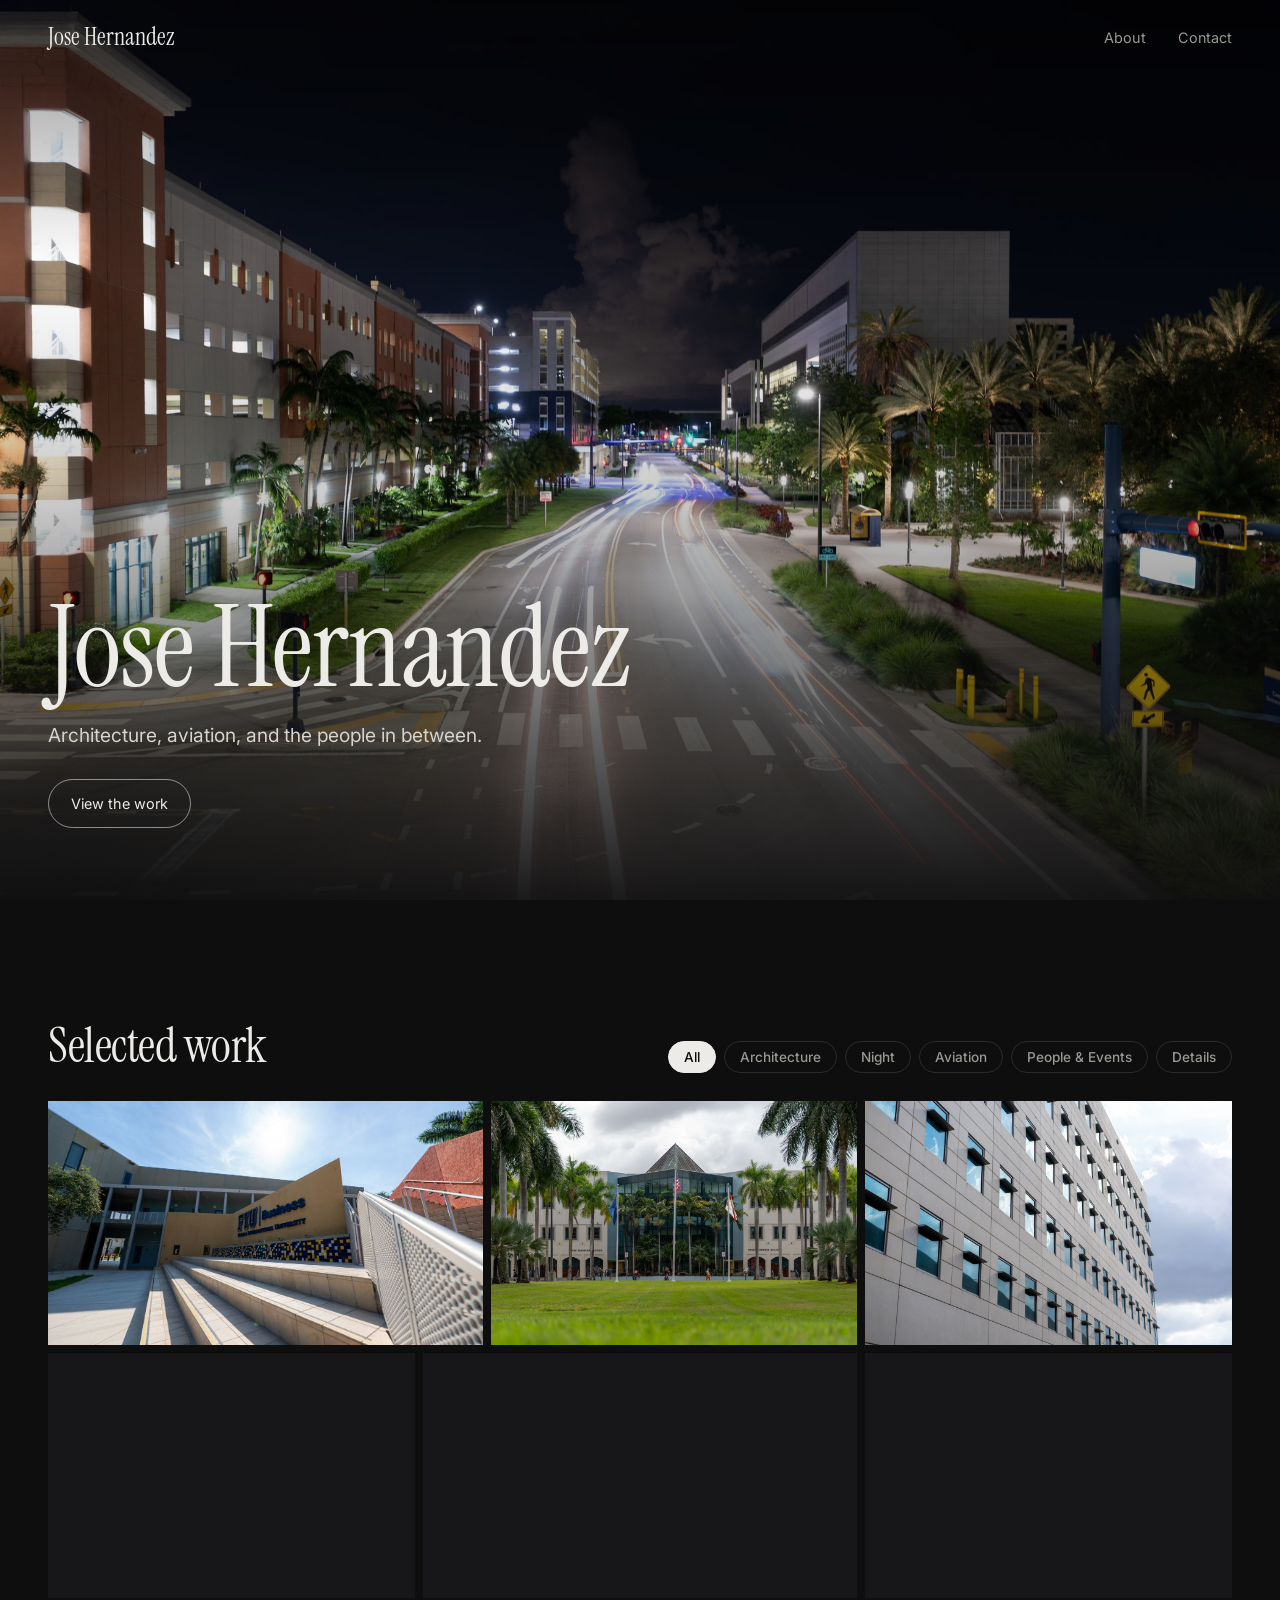
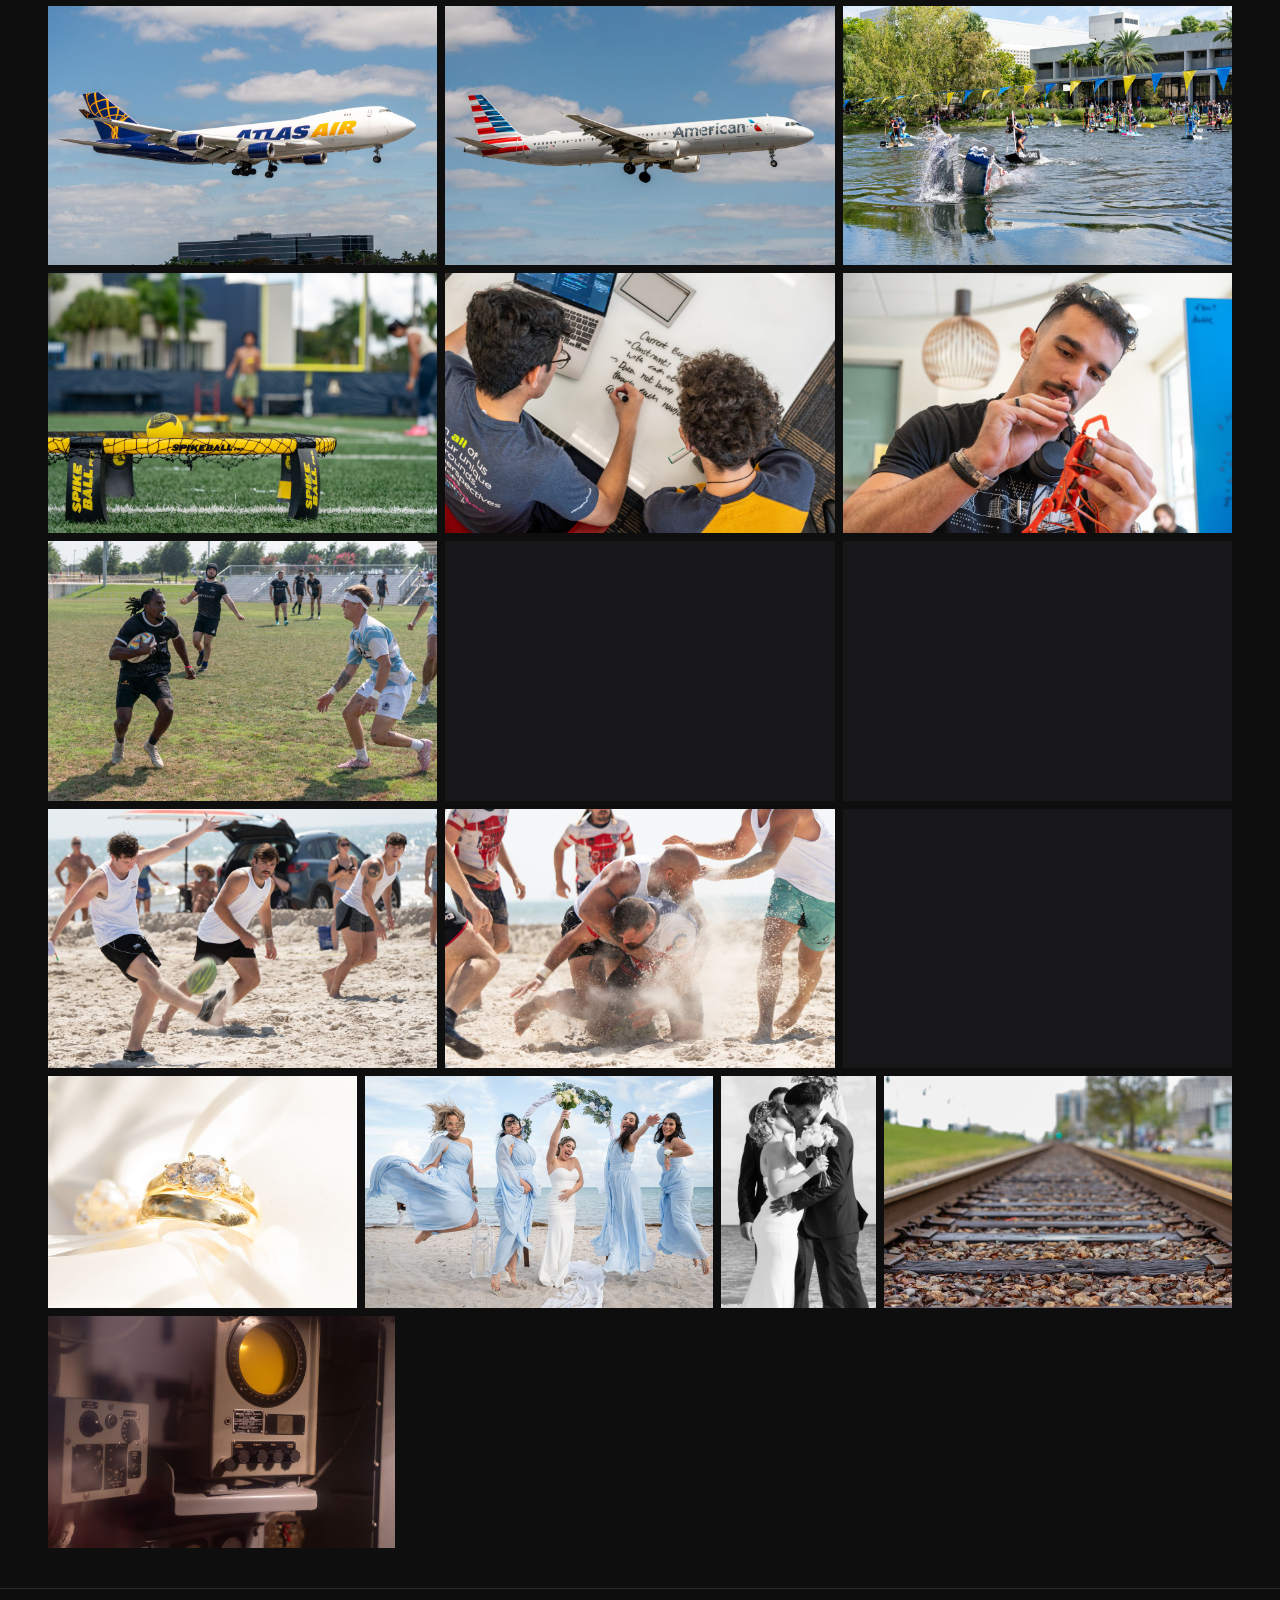
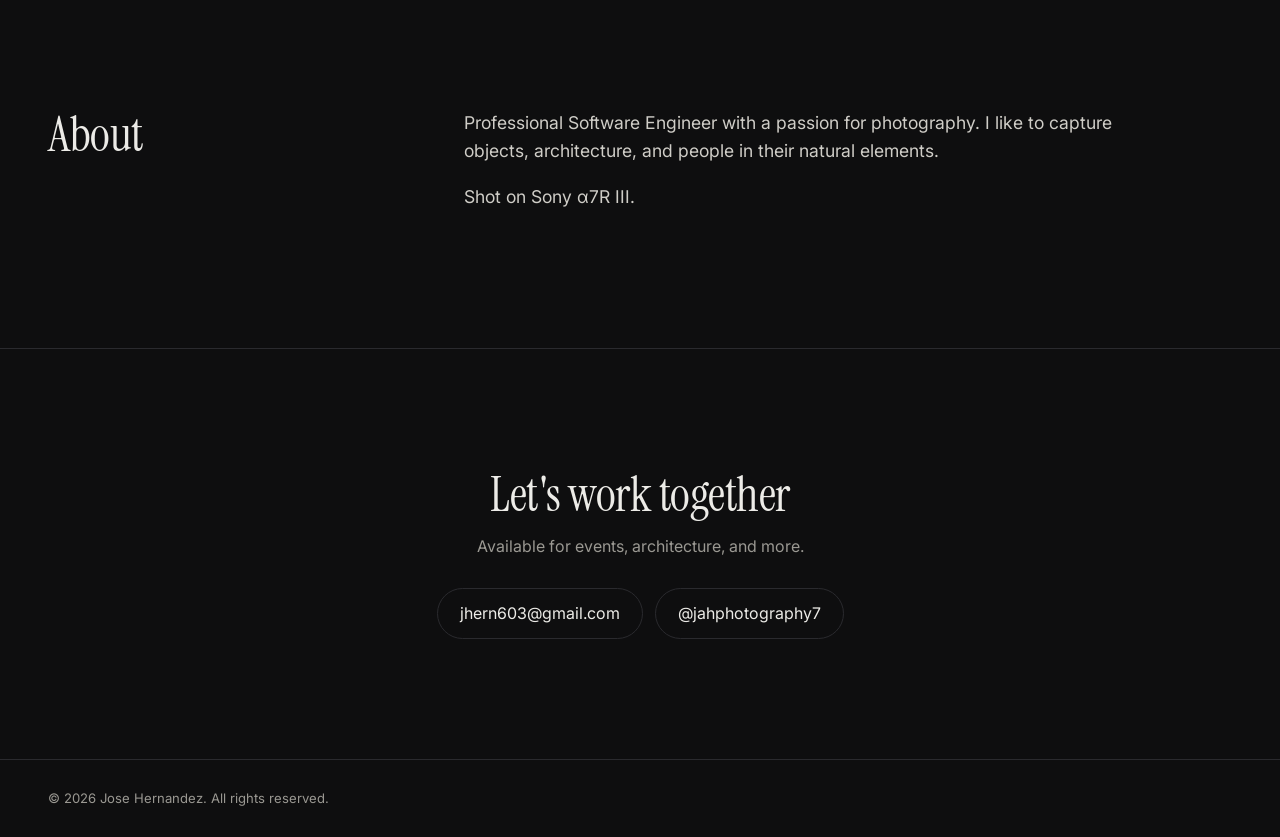
==== index.html @ ae3cf768 "initial commit" ====
<!doctype html>
<html lang="en">
<head>
  <meta charset="utf-8">
  <meta name="viewport" content="width=device-width, initial-scale=1">
  <title>Jose Hernandez - Photography</title>
  <meta name="description" content="Jose Hernandez Photography Portfolio.">
  <link rel="preconnect" href="https://fonts.googleapis.com">
  <link rel="preconnect" href="https://fonts.gstatic.com" crossorigin>
  <link href="https://fonts.googleapis.com/css2?family=Instrument+Serif:ital@0;1&family=Inter:wght@400;500;600&display=swap" rel="stylesheet">
  <link rel="stylesheet" href="assets/style.css">
</head>
<body>
  <header class="topbar">
    <a class="brand" href="#top" data-site="name"></a>
    <nav>
      <a href="https://josehernandez.dev/">About</a>
      <a href="mailto:jhern603@gmail.com">Contact</a>
    </nav>
  </header>

  <main id="top">
    <section class="hero">
      <img class="hero-img" id="hero-img" alt="">
      <div class="hero-shade"></div>
      <div class="hero-text">
        <h1 data-site="name"></h1>
        <p class="tagline" data-site="tagline"></p>
        <a class="cta" href="#work">View the work</a>
      </div>
    </section>

    <section id="work" class="work">
      <div class="work-head">
        <h2>Selected work</h2>
        <div class="filters" id="filters" role="tablist" aria-label="Filter by category"></div>
      </div>
      <div class="gallery" id="gallery"></div>
    </section>

    <section id="about" class="about">
      <h2>About</h2>
      <div class="about-body">
        <p>Professional Software Engineer with a passion for photography. I like to capture objects, architecture, and people in their natural elements.</p>
        <p>Shot on <span id="gear">Sony mirrorless</span>.</p>
      </div>
    </section>

    <section id="contact" class="contact">
      <h2>Let's work together</h2>
      <p>Available for events, architecture, and more.</p>
      <div class="contact-links" id="contact-links"></div>
    </section>
  </main>

  <footer class="footer">
    <span>&copy; <span id="year"></span> <span data-site="name"></span>. All rights reserved.</span>
  </footer>

  <dialog class="lightbox" id="lightbox" aria-label="Photo viewer">
    <button class="lb-close" data-action="close" aria-label="Close">&times;</button>
    <button class="lb-nav lb-prev" data-action="prev" aria-label="Previous photo">&#8249;</button>
    <figure class="lb-figure">
      <img id="lb-img" alt="">
      <figcaption>
        <div>
          <span class="lb-title" id="lb-title"></span>
          <span class="lb-cat" id="lb-cat"></span>
        </div>
        <div class="lb-exif" id="lb-exif"></div>
      </figcaption>
    </figure>
    <button class="lb-nav lb-next" data-action="next" aria-label="Next photo">&#8250;</button>
  </dialog>

  <script src="photos.js"></script>
  <script src="assets/app.js"></script>
</body>
</html>
---- assets/style.css ----
:root {
  --bg: #0e0e0f;
  --surface: #17171a;
  --text: #ecebe7;
  --muted: #9a9892;
  --line: #2a2a2e;
  --accent: #e2b04a;
  --row: clamp(160px, 18vw, 320px);
  --gap: 8px;
  --serif: "Instrument Serif", Georgia, serif;
  --sans: "Inter", system-ui, -apple-system, "Segoe UI", sans-serif;
}

* { box-sizing: border-box; }
html { scroll-behavior: smooth; }
body {
  margin: 0;
  background: var(--bg);
  color: var(--text);
  font: 400 16px/1.6 var(--sans);
  -webkit-font-smoothing: antialiased;
}
a { color: inherit; }
img { display: block; max-width: 100%; }
h1, h2 { font-family: var(--serif); font-weight: 400; letter-spacing: -0.01em; margin: 0; }
h2 { font-size: clamp(2rem, 4vw, 3rem); line-height: 1.1; }

/* Top bar */
.topbar {
  position: fixed; inset: 0 0 auto 0; z-index: 10;
  display: flex; align-items: center; justify-content: space-between;
  padding: 18px clamp(16px, 4vw, 48px);
  transition: background .3s, backdrop-filter .3s;
}
.topbar.scrolled { background: rgba(14,14,15,.82); backdrop-filter: blur(10px); border-bottom: 1px solid var(--line); }
.brand { font-family: var(--serif); font-size: 1.5rem; text-decoration: none; }
.topbar nav { display: flex; gap: clamp(14px, 3vw, 32px); }
.topbar nav a { text-decoration: none; font-size: .9rem; color: var(--muted); transition: color .2s; }
.topbar nav a:hover { color: var(--text); }

/* Hero */
.hero { position: relative; height: 100svh; min-height: 520px; overflow: hidden; }
.hero-img { position: absolute; inset: 0; width: 100%; height: 100%; object-fit: cover; transform: scale(1.04); animation: settle 2.4s ease-out forwards; }
@keyframes settle { to { transform: scale(1); } }
.hero-shade { position: absolute; inset: 0; background: linear-gradient(180deg, rgba(0,0,0,.45) 0%, rgba(0,0,0,0) 30%, rgba(0,0,0,.2) 55%, rgba(14,14,15,.95) 100%); }
.hero-text { position: absolute; left: 0; right: 0; bottom: 0; padding: 0 clamp(16px, 4vw, 48px) clamp(40px, 8vh, 88px); max-width: 900px; }
.eyebrow { text-transform: uppercase; letter-spacing: .2em; font-size: .75rem; color: var(--accent); margin: 0 0 12px; }
.hero h1 { font-size: clamp(3rem, 9vw, 7.5rem); line-height: .95; }
.tagline { font-size: clamp(1rem, 1.6vw, 1.2rem); color: #d6d4ce; margin: 18px 0 28px; max-width: 34em; }
.cta {
  display: inline-block; padding: 12px 22px; border: 1px solid rgba(255,255,255,.5); border-radius: 999px;
  text-decoration: none; font-size: .9rem; transition: background .2s, color .2s, border-color .2s;
}
.cta:hover { background: var(--text); color: var(--bg); border-color: var(--text); }

/* Work */
.work { padding: clamp(64px, 10vw, 120px) clamp(16px, 4vw, 48px) 40px; }
.work-head { display: flex; flex-wrap: wrap; align-items: end; justify-content: space-between; gap: 20px; margin-bottom: 28px; }
.filters { display: flex; flex-wrap: wrap; gap: 8px; }
.filters button {
  font: 500 .85rem var(--sans); color: var(--muted); background: transparent;
  border: 1px solid var(--line); border-radius: 999px; padding: 7px 15px; cursor: pointer;
  transition: color .2s, border-color .2s, background .2s;
}
.filters button:hover { color: var(--text); border-color: #55555b; }
.filters button[aria-selected="true"] { color: var(--bg); background: var(--text); border-color: var(--text); }

/* Justified gallery: each tile grows in proportion to its aspect ratio */
.gallery { display: flex; flex-wrap: wrap; gap: var(--gap); }
.gallery::after { content: ""; flex-grow: 999; }
.tile {
  position: relative; overflow: hidden; cursor: zoom-in; background: var(--surface);
  flex-grow: var(--r); flex-basis: calc(var(--r) * var(--row));
  aspect-ratio: var(--r); border: 0; padding: 0; color: inherit; font: inherit;
  opacity: 0; transform: translateY(12px); transition: opacity .6s ease, transform .6s ease;
}
.tile.in { opacity: 1; transform: none; }
.tile img { width: 100%; height: 100%; object-fit: cover; transition: transform .6s ease, filter .4s; }
.tile:hover img, .tile:focus-visible img { transform: scale(1.03); }
.tile-cap {
  position: absolute; inset: auto 0 0 0; padding: 36px 14px 12px; text-align: left;
  background: linear-gradient(transparent, rgba(0,0,0,.72));
  opacity: 0; transition: opacity .3s;
}
.tile:hover .tile-cap, .tile:focus-visible .tile-cap { opacity: 1; }
.tile-cap strong { display: block; font-weight: 500; font-size: .95rem; }
.tile-cap span { font-size: .78rem; color: #cfcdc7; }
.tile:focus-visible { outline: 2px solid var(--accent); outline-offset: 2px; }

/* About / contact */
.about, .contact { padding: clamp(64px, 10vw, 120px) clamp(16px, 4vw, 48px); border-top: 1px solid var(--line); }
.about { display: grid; grid-template-columns: 1fr 2fr; gap: 32px; }
.about-body { max-width: 38em; color: #cfcdc7; font-size: 1.1rem; }
.about-body p:first-child { margin-top: 0; }
.contact { text-align: center; }
.contact p { color: var(--muted); margin: 12px 0 28px; }
.contact-links { display: flex; justify-content: center; flex-wrap: wrap; gap: 12px; }
.contact-links a { display: inline-block; padding: 12px 22px; border: 1px solid var(--line); border-radius: 999px; text-decoration: none; transition: border-color .2s, background .2s; }
.contact-links a:hover { border-color: var(--text); }
.contact-links .placeholder { color: var(--muted); font-size: .9rem; }
.footer { padding: 28px clamp(16px, 4vw, 48px); border-top: 1px solid var(--line); color: var(--muted); font-size: .82rem; }

/* Lightbox */
.lightbox {
  width: 100vw; height: 100vh; max-width: none; max-height: none; margin: 0; padding: 0;
  border: 0; background: rgba(8,8,9,.97); color: var(--text);
  display: grid; grid-template-columns: 64px 1fr 64px; align-items: center;
}
.lightbox:not([open]) { display: none; }
.lightbox::backdrop { background: transparent; }
.lb-figure { margin: 0; height: 100vh; display: flex; flex-direction: column; justify-content: center; align-items: center; padding: 56px 0 20px; min-width: 0; }
.lb-figure img { max-height: calc(100vh - 150px); max-width: 100%; object-fit: contain; transition: opacity .25s; }
.lb-figure img.loading { opacity: .25; }
.lb-figure figcaption { width: 100%; display: flex; justify-content: space-between; align-items: baseline; flex-wrap: wrap; gap: 8px 24px; padding-top: 16px; }
.lb-title { font-family: var(--serif); font-size: 1.6rem; margin-right: 12px; }
.lb-cat { color: var(--accent); font-size: .8rem; text-transform: uppercase; letter-spacing: .14em; }
.lb-exif { display: flex; flex-wrap: wrap; gap: 6px 16px; color: var(--muted); font-size: .82rem; font-variant-numeric: tabular-nums; }
.lb-nav, .lb-close {
  background: none; border: 0; color: var(--text); cursor: pointer; opacity: .6; transition: opacity .2s;
  font: 300 3rem/1 var(--sans); height: 100%; width: 100%;
}
.lb-nav:hover, .lb-close:hover { opacity: 1; }
.lb-close { position: absolute; top: 12px; right: 16px; width: 44px; height: 44px; font-size: 2.2rem; z-index: 2; }

@media (max-width: 760px) {
  :root { --row: 150px; --gap: 6px; }
  .about { grid-template-columns: 1fr; gap: 16px; }
  .lightbox { grid-template-columns: 0 1fr 0; }
  .lb-nav { position: absolute; top: 50%; transform: translateY(-50%); width: 44px; height: 88px; font-size: 2.4rem; }
  .lb-prev { left: 0; } .lb-next { right: 0; }
  .lb-figure { padding: 56px 12px 16px; }
  .tile-cap { opacity: 1; padding: 24px 10px 8px; }
  .tile-cap span { display: none; }
}

@media (prefers-reduced-motion: reduce) {
  *, *::before, *::after { animation: none !important; transition: none !important; }
  .tile { opacity: 1; transform: none; }
}
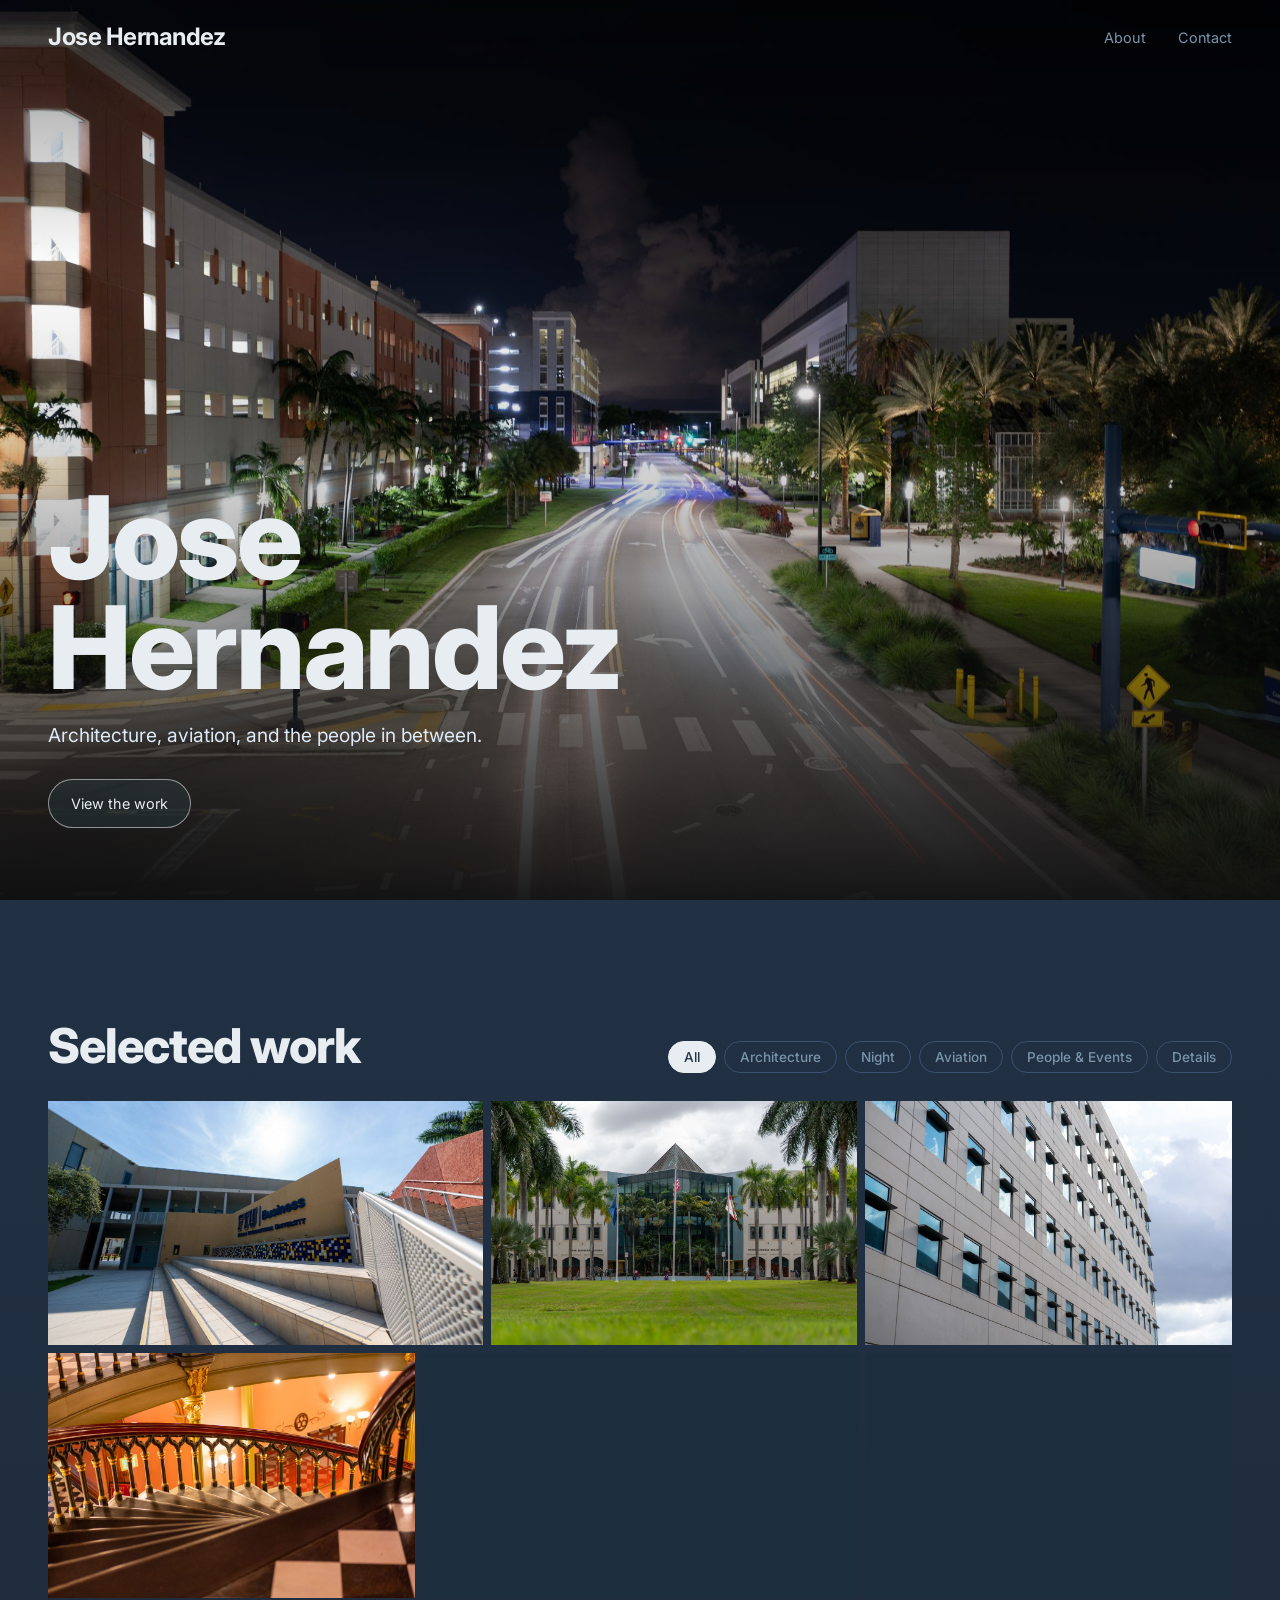
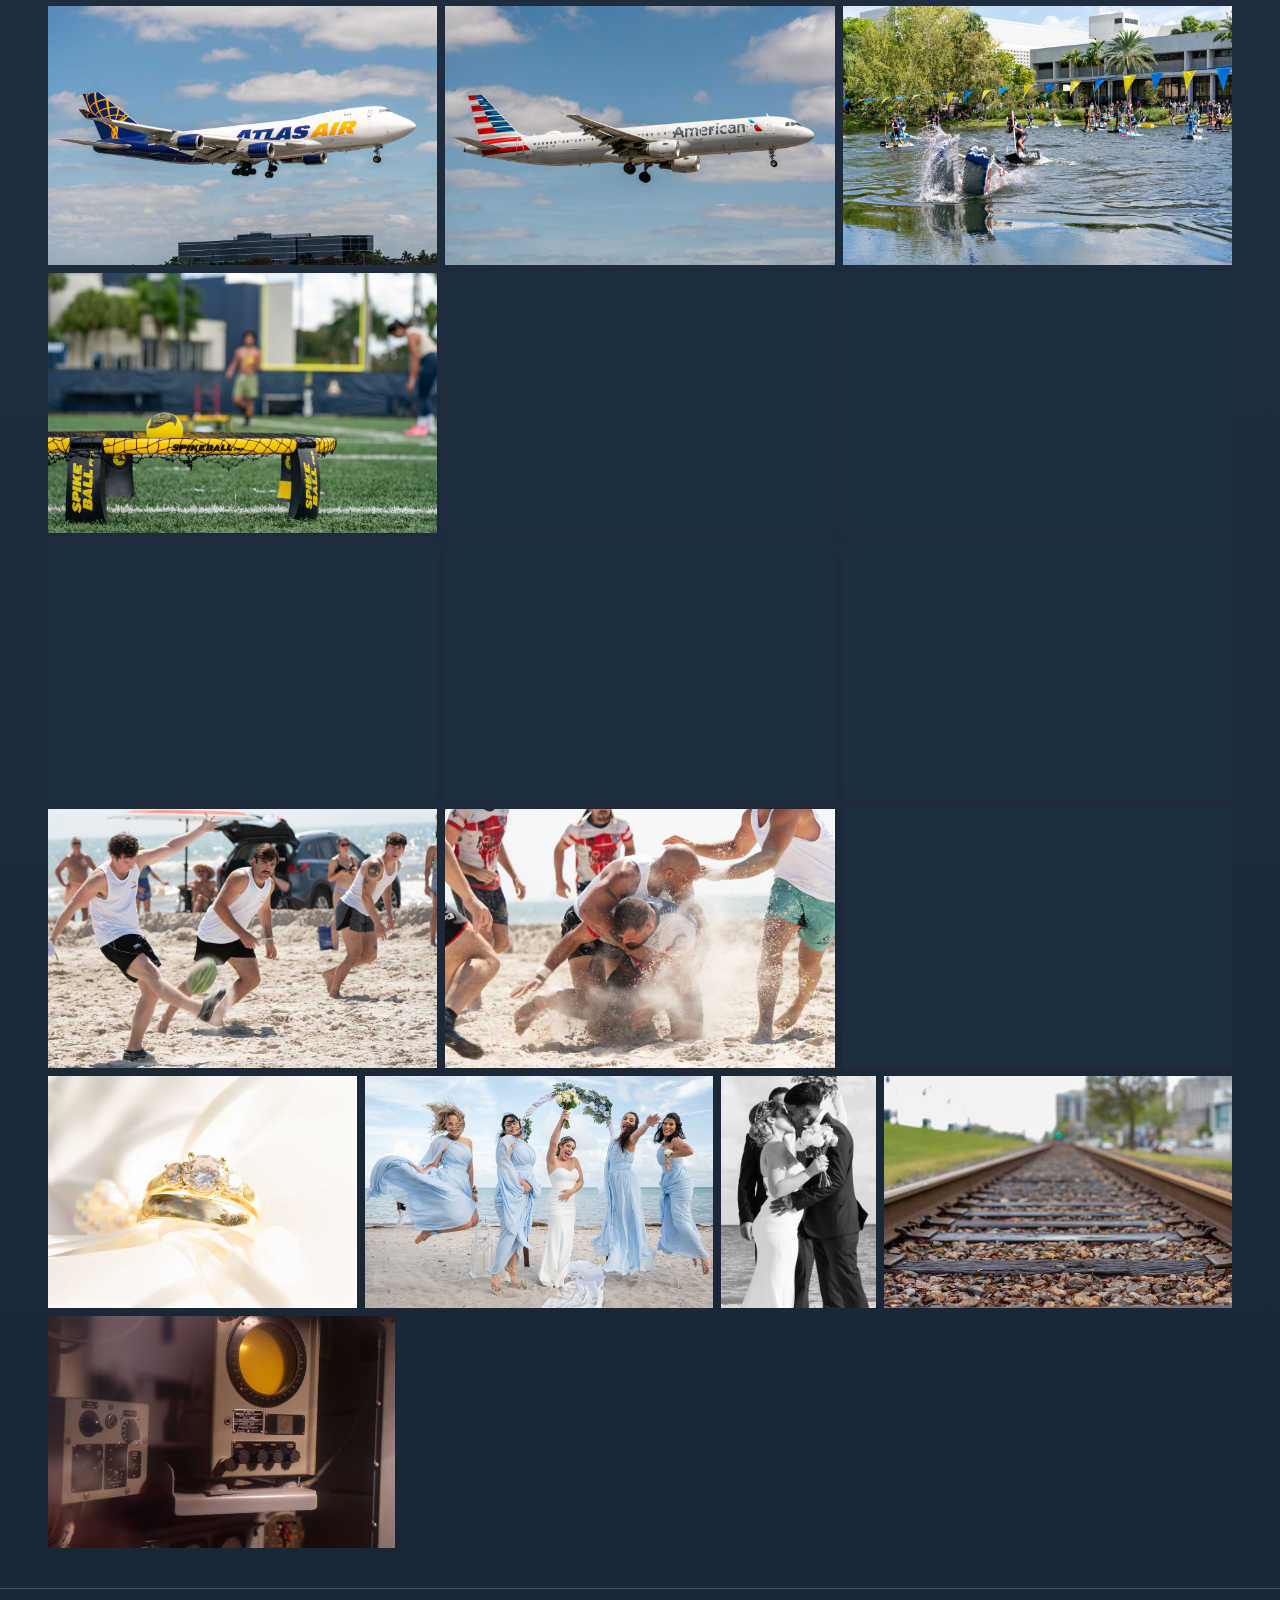
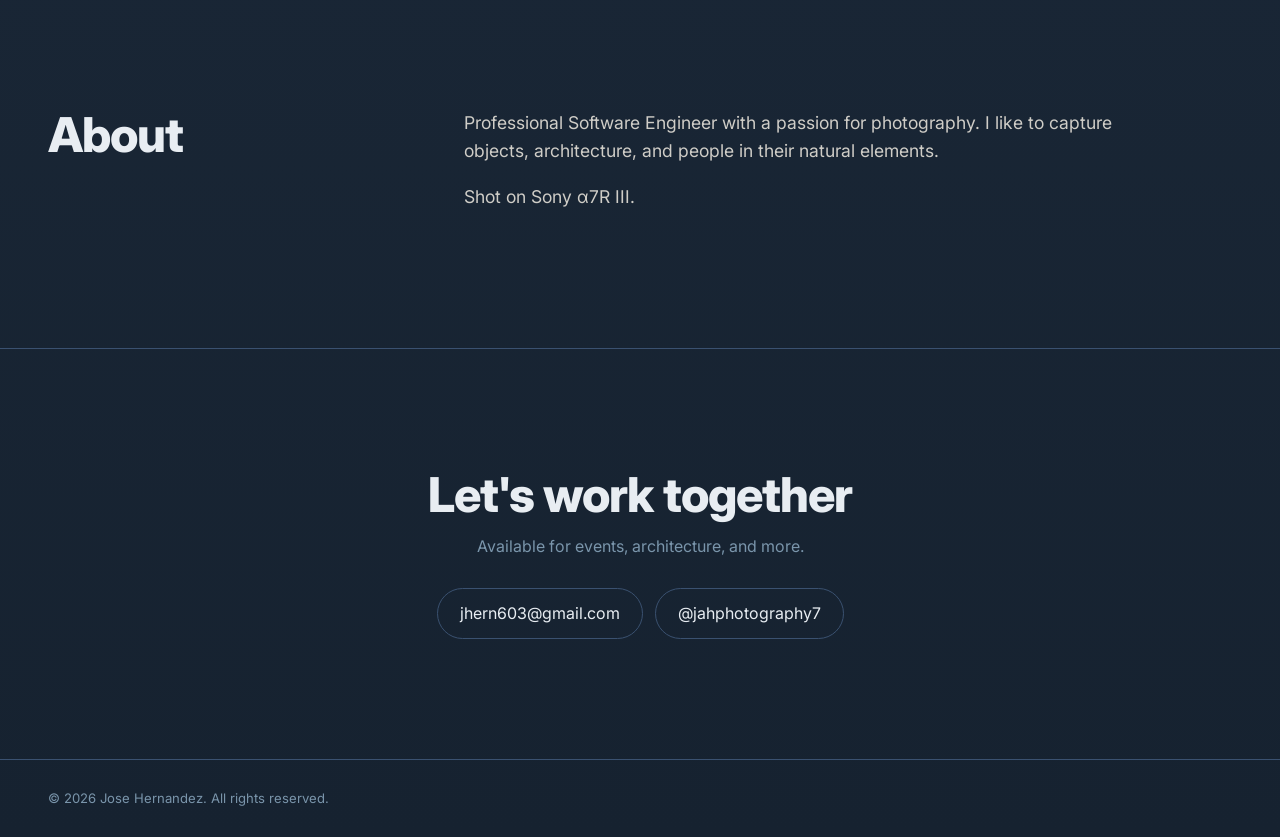
==== commit 256af406: "Improve photography SEO and accessibility Co-authored-by: Copilot <223556219+Copilot@users.noreply.g" ====
--- a/index.html
+++ b/index.html
@@ -3,23 +3,37 @@
 <head>
   <meta charset="utf-8">
   <meta name="viewport" content="width=device-width, initial-scale=1">
+  <meta name="color-scheme" content="dark">
   <title>Jose Hernandez - Photography</title>
   <meta name="description" content="Jose Hernandez Photography Portfolio.">
+  <meta name="robots" content="index, follow">
+  <meta property="og:type" content="website">
+  <meta property="og:title" content="Jose Hernandez — Photography">
+  <meta property="og:description" content="Architecture, aviation, and the people in between.">
+  <meta property="og:url" content="https://photos.josehernandez.dev/">
+  <meta property="og:image" content="https://photos.josehernandez.dev/img/thumb/dsc01164.jpg">
+  <meta property="og:image:alt" content="Campus After Dark by Jose Hernandez">
+  <meta name="twitter:card" content="summary_large_image">
+  <meta name="twitter:title" content="Jose Hernandez — Photography">
+  <meta name="twitter:description" content="Architecture, aviation, and the people in between.">
+  <meta name="twitter:image" content="https://photos.josehernandez.dev/img/thumb/dsc01164.jpg">
+  <link rel="canonical" href="https://photos.josehernandez.dev/">
   <link rel="preconnect" href="https://fonts.googleapis.com">
   <link rel="preconnect" href="https://fonts.gstatic.com" crossorigin>
-  <link href="https://fonts.googleapis.com/css2?family=Instrument+Serif:ital@0;1&family=Inter:wght@400;500;600&display=swap" rel="stylesheet">
+  <link href="https://fonts.googleapis.com/css2?family=Inter:wght@400;500;600;700;800;900&display=swap" rel="stylesheet">
   <link rel="stylesheet" href="assets/style.css">
 </head>
 <body>
+  <a class="skip-link" href="#main-content">Skip to main content</a>
   <header class="topbar">
-    <a class="brand" href="#top" data-site="name"></a>
+    <a class="brand" href="#main-content" data-site="name"></a>
     <nav>
       <a href="https://josehernandez.dev/">About</a>
       <a href="mailto:jhern603@gmail.com">Contact</a>
     </nav>
   </header>
 
-  <main id="top">
+  <main id="main-content" tabindex="-1">
     <section class="hero">
       <img class="hero-img" id="hero-img" alt="">
       <div class="hero-shade"></div>
--- a/assets/style.css
+++ b/assets/style.css
@@ -1,13 +1,12 @@
 :root {
-  --bg: #0e0e0f;
-  --surface: #17171a;
-  --text: #ecebe7;
-  --muted: #9a9892;
-  --line: #2a2a2e;
-  --accent: #e2b04a;
+  --bg: #243448;
+  --surface: #1c2d3e;
+  --text: #e8edf2;
+  --muted: #7a95ab;
+  --line: #3a5170;
+  --accent: #5bb8d4;
   --row: clamp(160px, 18vw, 320px);
   --gap: 8px;
-  --serif: "Instrument Serif", Georgia, serif;
   --sans: "Inter", system-ui, -apple-system, "Segoe UI", sans-serif;
 }
 
@@ -15,15 +14,31 @@
 html { scroll-behavior: smooth; }
 body {
   margin: 0;
-  background: var(--bg);
+  background: linear-gradient(180deg, #243448 0%, #162230 100%);
   color: var(--text);
   font: 400 16px/1.6 var(--sans);
   -webkit-font-smoothing: antialiased;
 }
 a { color: inherit; }
 img { display: block; max-width: 100%; }
-h1, h2 { font-family: var(--serif); font-weight: 400; letter-spacing: -0.01em; margin: 0; }
+h1, h2 { font-family: var(--sans); font-weight: 800; letter-spacing: -0.02em; margin: 0; }
 h2 { font-size: clamp(2rem, 4vw, 3rem); line-height: 1.1; }
+button, input { font: inherit; }
+
+.skip-link {
+  position: absolute;
+  left: 24px;
+  top: -100px;
+  z-index: 30;
+  background: var(--surface);
+  color: var(--text);
+  border: 1px solid var(--accent);
+  border-radius: 8px;
+  padding: 10px 14px;
+  text-decoration: none;
+}
+.skip-link:focus { top: 12px; }
+:focus-visible { outline: 2px solid var(--accent); outline-offset: 3px; }
 
 /* Top bar */
 .topbar {
@@ -33,10 +48,11 @@
   transition: background .3s, backdrop-filter .3s;
 }
 .topbar.scrolled { background: rgba(14,14,15,.82); backdrop-filter: blur(10px); border-bottom: 1px solid var(--line); }
-.brand { font-family: var(--serif); font-size: 1.5rem; text-decoration: none; }
+.brand { font-family: var(--sans); font-size: 1.5rem; font-weight: 700; text-decoration: none; letter-spacing: -0.02em; }
 .topbar nav { display: flex; gap: clamp(14px, 3vw, 32px); }
 .topbar nav a { text-decoration: none; font-size: .9rem; color: var(--muted); transition: color .2s; }
 .topbar nav a:hover { color: var(--text); }
+.topbar nav a:focus-visible { color: var(--text); }
 
 /* Hero */
 .hero { position: relative; height: 100svh; min-height: 520px; overflow: hidden; }
@@ -46,10 +62,11 @@
 .hero-text { position: absolute; left: 0; right: 0; bottom: 0; padding: 0 clamp(16px, 4vw, 48px) clamp(40px, 8vh, 88px); max-width: 900px; }
 .eyebrow { text-transform: uppercase; letter-spacing: .2em; font-size: .75rem; color: var(--accent); margin: 0 0 12px; }
 .hero h1 { font-size: clamp(3rem, 9vw, 7.5rem); line-height: .95; }
-.tagline { font-size: clamp(1rem, 1.6vw, 1.2rem); color: #d6d4ce; margin: 18px 0 28px; max-width: 34em; }
+.tagline { font-size: clamp(1rem, 1.6vw, 1.2rem); color: #dfeaf8; margin: 18px 0 28px; max-width: 34em; }
 .cta {
   display: inline-block; padding: 12px 22px; border: 1px solid rgba(255,255,255,.5); border-radius: 999px;
   text-decoration: none; font-size: .9rem; transition: background .2s, color .2s, border-color .2s;
+  background: rgba(91, 184, 212, 0.08);
 }
 .cta:hover { background: var(--text); color: var(--bg); border-color: var(--text); }
 
@@ -102,17 +119,17 @@
 
 /* Lightbox */
 .lightbox {
-  width: 100vw; height: 100vh; max-width: none; max-height: none; margin: 0; padding: 0;
+  width: 100vw; height: 100vh; height: 100dvh; max-width: none; max-height: none; margin: 0; padding: 0;
   border: 0; background: rgba(8,8,9,.97); color: var(--text);
   display: grid; grid-template-columns: 64px 1fr 64px; align-items: center;
 }
 .lightbox:not([open]) { display: none; }
 .lightbox::backdrop { background: transparent; }
-.lb-figure { margin: 0; height: 100vh; display: flex; flex-direction: column; justify-content: center; align-items: center; padding: 56px 0 20px; min-width: 0; }
-.lb-figure img { max-height: calc(100vh - 150px); max-width: 100%; object-fit: contain; transition: opacity .25s; }
+.lb-figure { margin: 0; height: 100vh; height: 100dvh; display: flex; flex-direction: column; justify-content: center; align-items: center; padding: 56px 0 20px; min-width: 0; }
+.lb-figure img { max-height: calc(100vh - 150px); max-height: calc(100dvh - 150px); max-width: 100%; object-fit: contain; transition: opacity .25s; }
 .lb-figure img.loading { opacity: .25; }
 .lb-figure figcaption { width: 100%; display: flex; justify-content: space-between; align-items: baseline; flex-wrap: wrap; gap: 8px 24px; padding-top: 16px; }
-.lb-title { font-family: var(--serif); font-size: 1.6rem; margin-right: 12px; }
+.lb-title { font-family: var(--sans); font-weight: 700; font-size: 1.6rem; margin-right: 12px; }
 .lb-cat { color: var(--accent); font-size: .8rem; text-transform: uppercase; letter-spacing: .14em; }
 .lb-exif { display: flex; flex-wrap: wrap; gap: 6px 16px; color: var(--muted); font-size: .82rem; font-variant-numeric: tabular-nums; }
 .lb-nav, .lb-close {
@@ -125,9 +142,14 @@
 @media (max-width: 760px) {
   :root { --row: 150px; --gap: 6px; }
   .about { grid-template-columns: 1fr; gap: 16px; }
-  .lightbox { grid-template-columns: 0 1fr 0; }
-  .lb-nav { position: absolute; top: 50%; transform: translateY(-50%); width: 44px; height: 88px; font-size: 2.4rem; }
-  .lb-prev { left: 0; } .lb-next { right: 0; }
+  /* Nav buttons are absolutely positioned here, so the figure is the only grid item */
+  .lightbox { grid-template-columns: 1fr; }
+  .lb-nav {
+    position: absolute; top: 50%; transform: translateY(-50%); width: 44px; height: 44px; font-size: 2rem;
+    display: grid; place-items: center; padding: 0 0 4px; border-radius: 50%;
+    background: rgba(14,14,15,.55); backdrop-filter: blur(4px); opacity: .9;
+  }
+  .lb-prev { left: 6px; } .lb-next { right: 6px; }
   .lb-figure { padding: 56px 12px 16px; }
   .tile-cap { opacity: 1; padding: 24px 10px 8px; }
   .tile-cap span { display: none; }
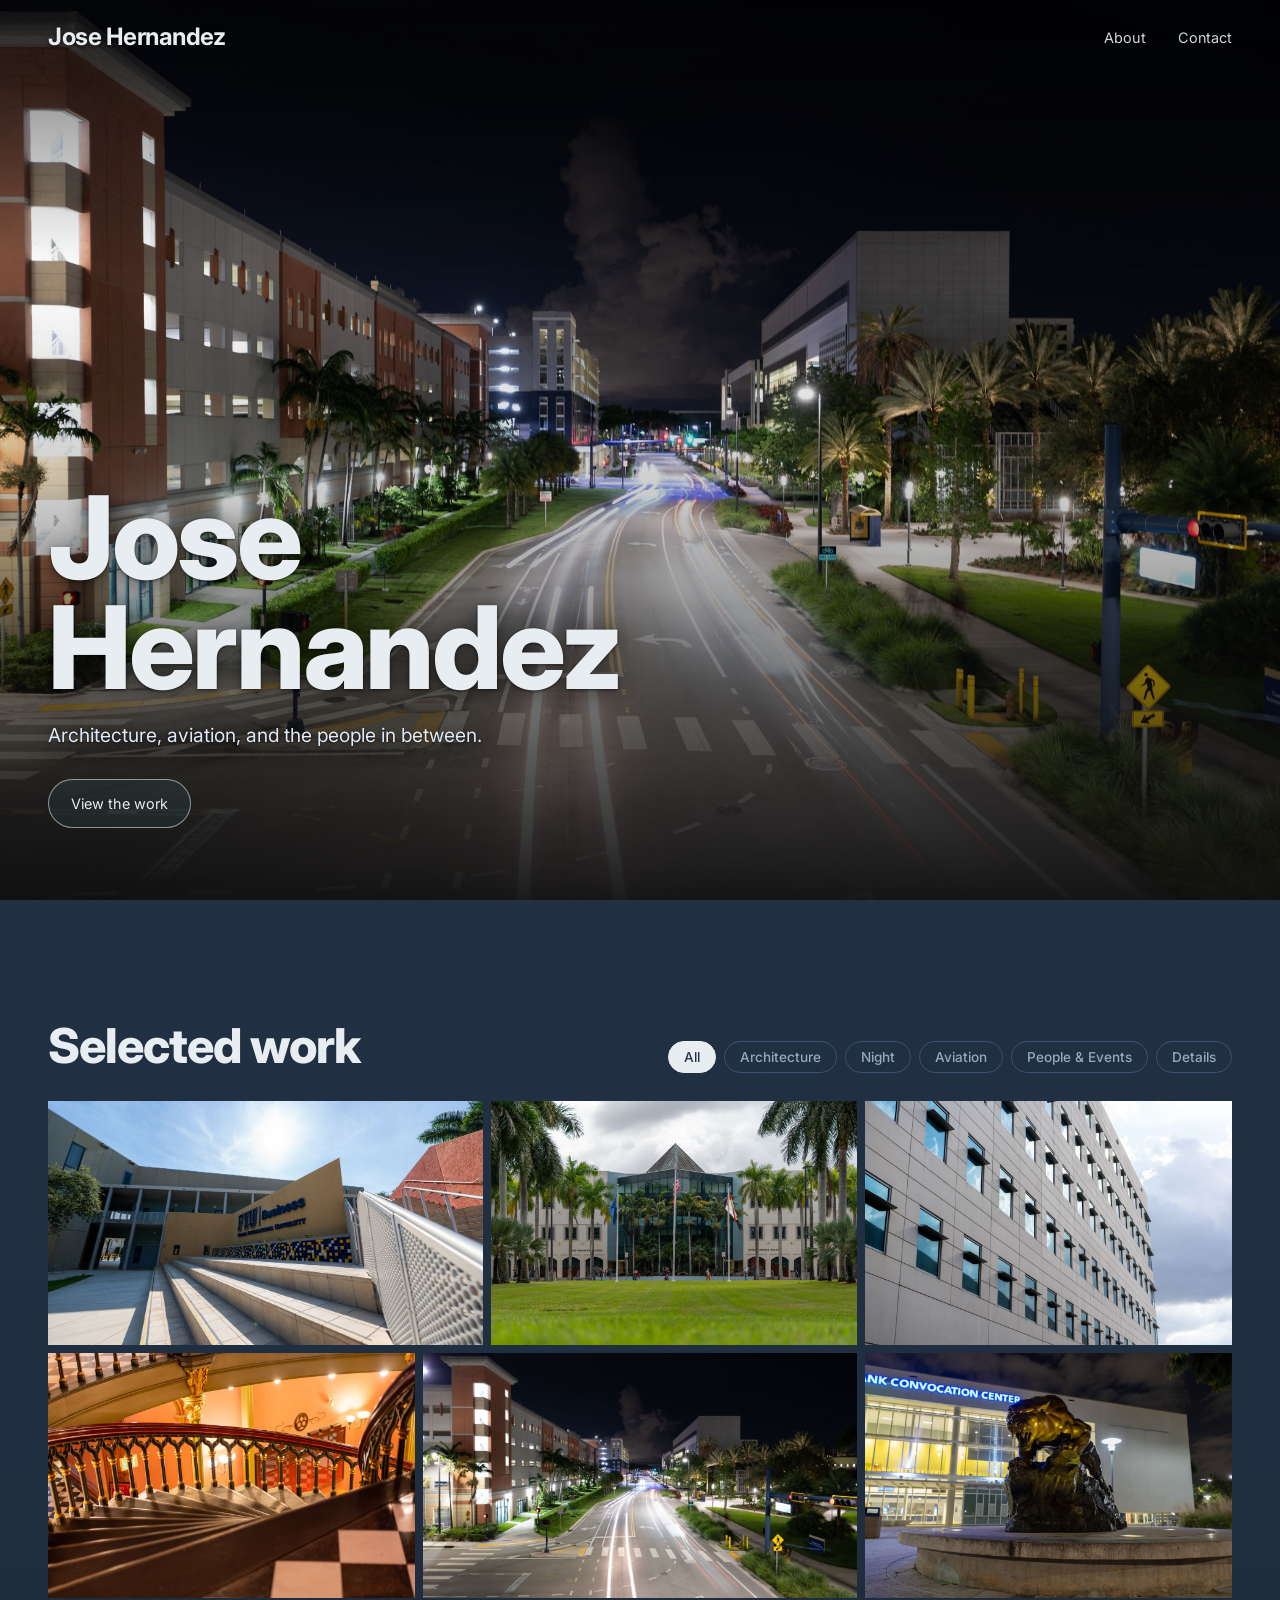
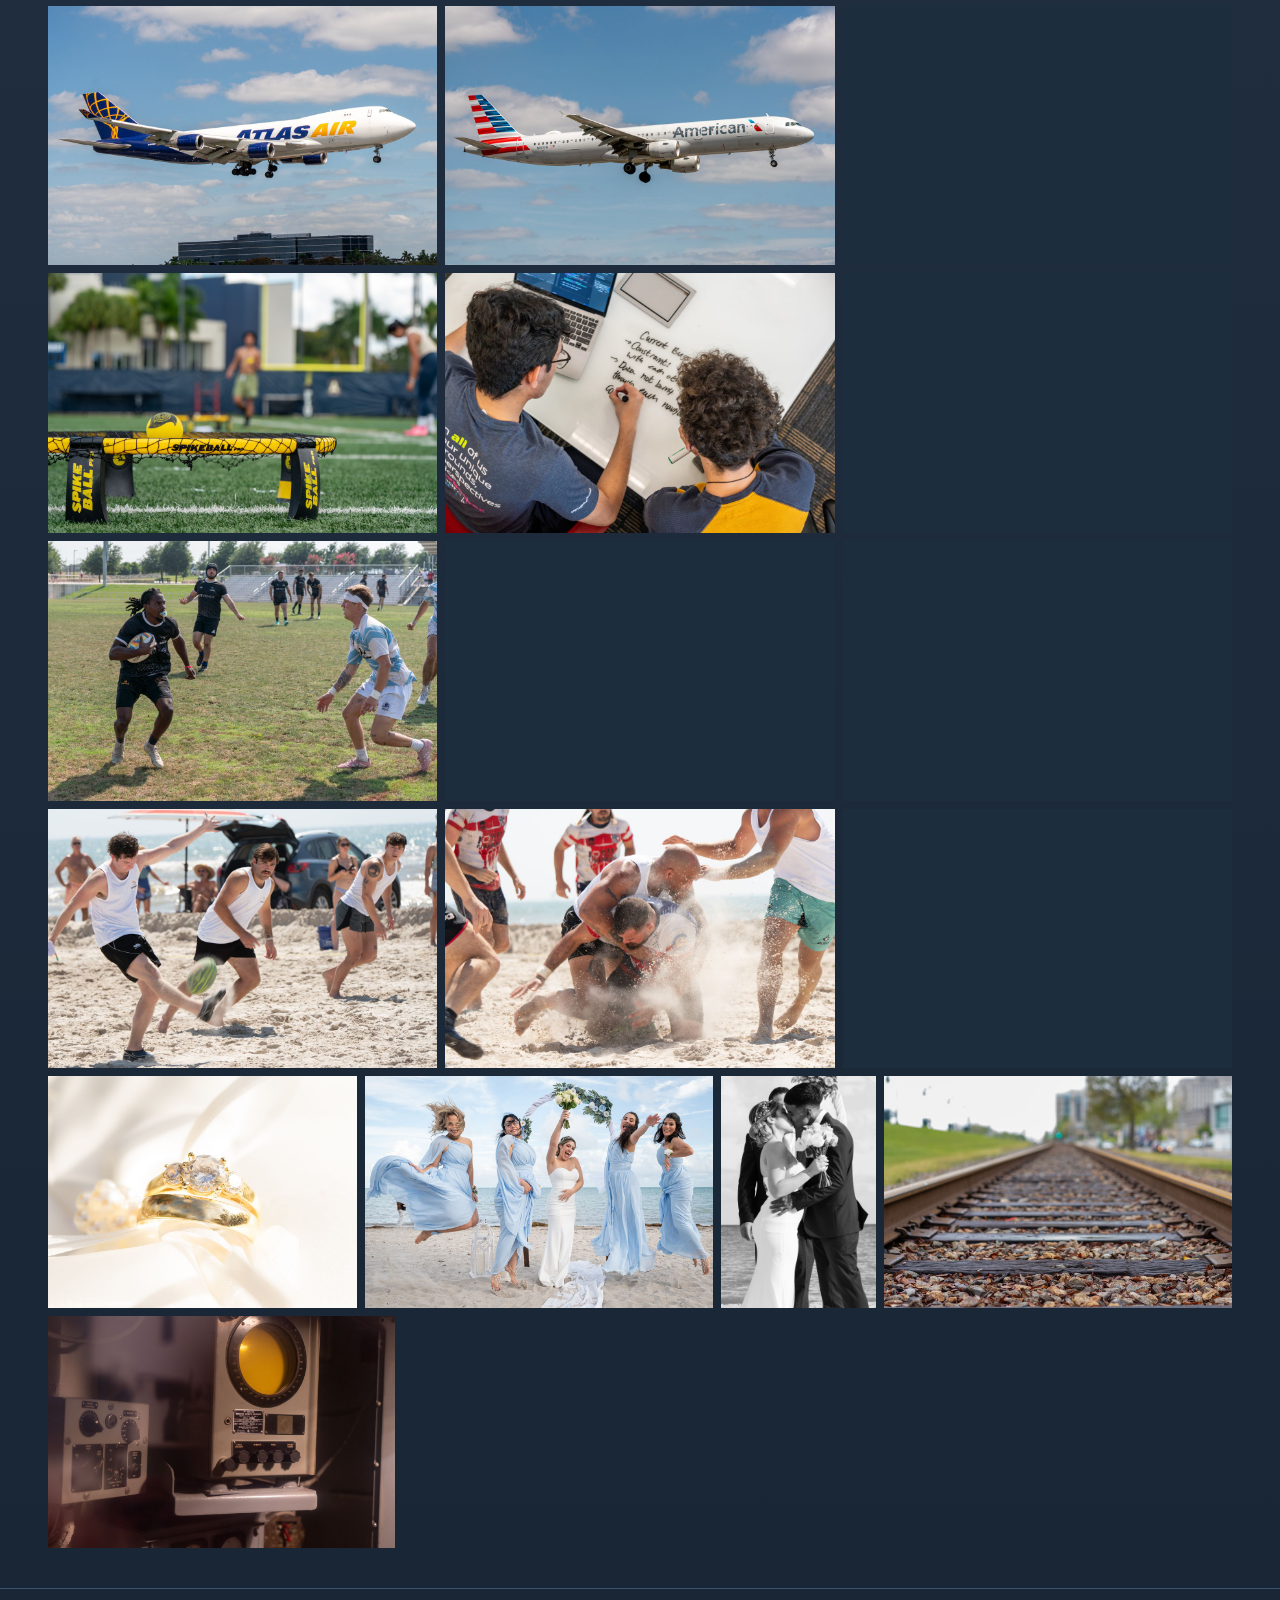
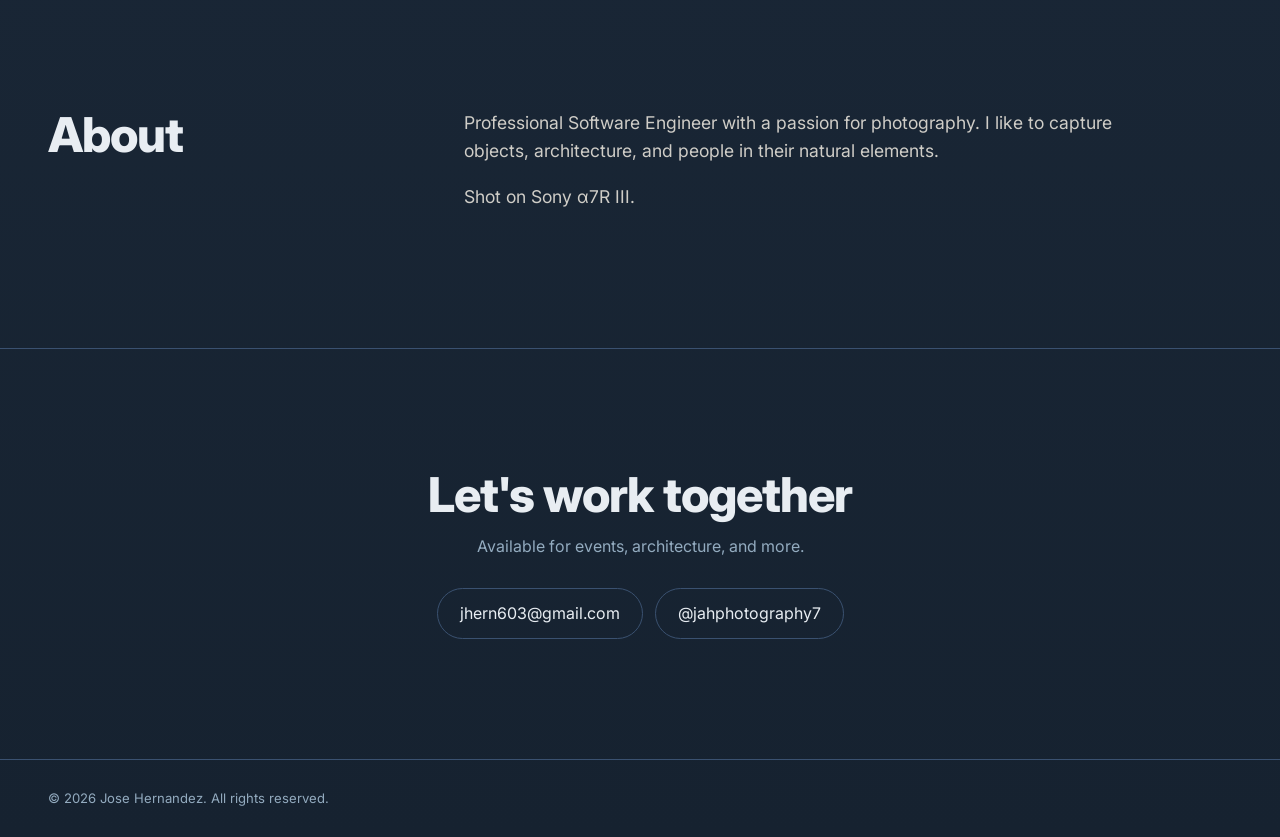
==== commit 0f795f73: "Fix accessibility and SEO issues across the portfolio Accessibility: - Replace title-only alt text w" ====
--- a/index.html
+++ b/index.html
@@ -4,20 +4,31 @@
   <meta charset="utf-8">
   <meta name="viewport" content="width=device-width, initial-scale=1">
   <meta name="color-scheme" content="dark">
-  <title>Jose Hernandez - Photography</title>
-  <meta name="description" content="Jose Hernandez Photography Portfolio.">
+  <title>Jose Hernandez — Architecture, Aviation &amp; Event Photography</title>
+  <meta name="description" content="Photography portfolio of Jose Hernandez: architecture, aviation, night scenes, weddings, and sports, with the camera settings behind each shot.">
+  <meta name="author" content="Jose Hernandez">
+  <meta name="theme-color" content="#243448">
   <meta name="robots" content="index, follow">
   <meta property="og:type" content="website">
-  <meta property="og:title" content="Jose Hernandez — Photography">
-  <meta property="og:description" content="Architecture, aviation, and the people in between.">
+  <meta property="og:site_name" content="Jose Hernandez Photography">
+  <meta property="og:locale" content="en_US">
+  <meta property="og:title" content="Jose Hernandez — Architecture, Aviation &amp; Event Photography">
+  <meta property="og:description" content="Photography portfolio of Jose Hernandez: architecture, aviation, night scenes, weddings, and sports, with the camera settings behind each shot.">
   <meta property="og:url" content="https://photos.josehernandez.dev/">
+  <meta name="twitter:card" content="summary_large_image">
+  <meta name="twitter:title" content="Jose Hernandez — Architecture, Aviation &amp; Event Photography">
+  <meta name="twitter:description" content="Photography portfolio of Jose Hernandez: architecture, aviation, night scenes, weddings, and sports, with the camera settings behind each shot.">
+  <!-- build:social -->
   <meta property="og:image" content="https://photos.josehernandez.dev/img/thumb/dsc01164.jpg">
+  <meta property="og:image:width" content="1200">
+  <meta property="og:image:height" content="675">
   <meta property="og:image:alt" content="Campus After Dark by Jose Hernandez">
-  <meta name="twitter:card" content="summary_large_image">
-  <meta name="twitter:title" content="Jose Hernandez — Photography">
-  <meta name="twitter:description" content="Architecture, aviation, and the people in between.">
   <meta name="twitter:image" content="https://photos.josehernandez.dev/img/thumb/dsc01164.jpg">
+  <meta name="twitter:image:alt" content="Campus After Dark by Jose Hernandez">
+  <script type="application/ld+json">{"@context": "https://schema.org", "@type": "ImageGallery", "name": "Jose Hernandez Photography", "description": "Architecture, aviation, and the people in between.", "url": "https://photos.josehernandez.dev/", "inLanguage": "en", "author": {"@type": "Person", "name": "Jose Hernandez", "url": "https://josehernandez.dev/", "sameAs": ["https://instagram.com/jahphotography7"]}, "image": [{"@type": "ImageObject", "contentUrl": "https://photos.josehernandez.dev/img/large/dsc00184.jpg", "thumbnailUrl": "https://photos.josehernandez.dev/img/thumb/dsc00184.jpg", "name": "College of Business", "description": "Low-angle view of wide concrete steps and a perforated metal railing leading to the FIU College of Business, under a sunlit blue sky.", "creator": {"@type": "Person", "name": "Jose Hernandez", "url": "https://josehernandez.dev/", "sameAs": ["https://instagram.com/jahphotography7"]}, "creditText": "Jose Hernandez", "copyrightNotice": "© Jose Hernandez"}, {"@type": "ImageObject", "contentUrl": "https://photos.josehernandez.dev/img/large/dsc01559.jpg", "thumbnailUrl": "https://photos.josehernandez.dev/img/thumb/dsc01559.jpg", "name": "Ryder Business Building", "description": "Glass-fronted building with a pyramid roof and flagpoles, framed by tall palm trees across a green lawn.", "creator": {"@type": "Person", "name": "Jose Hernandez", "url": "https://josehernandez.dev/", "sameAs": ["https://instagram.com/jahphotography7"]}, "creditText": "Jose Hernandez", "copyrightNotice": "© Jose Hernandez"}, {"@type": "ImageObject", "contentUrl": "https://photos.josehernandez.dev/img/large/dsc02883.jpg", "thumbnailUrl": "https://photos.josehernandez.dev/img/thumb/dsc02883.jpg", "name": "Window Rhythm", "description": "Upward angle along a grey multi-storey facade with repeating rows of shaded windows against a cloudy sky.", "creator": {"@type": "Person", "name": "Jose Hernandez", "url": "https://josehernandez.dev/", "sameAs": ["https://instagram.com/jahphotography7"]}, "creditText": "Jose Hernandez", "copyrightNotice": "© Jose Hernandez"}, {"@type": "ImageObject", "contentUrl": "https://photos.josehernandez.dev/img/large/dsc07317.jpg", "thumbnailUrl": "https://photos.josehernandez.dev/img/thumb/dsc07317.jpg", "name": "Spiral Stair", "description": "Ornate spiral staircase with a wrought-iron and gold railing, curving above a checkered floor in warm orange light.", "creator": {"@type": "Person", "name": "Jose Hernandez", "url": "https://josehernandez.dev/", "sameAs": ["https://instagram.com/jahphotography7"]}, "creditText": "Jose Hernandez", "copyrightNotice": "© Jose Hernandez"}, {"@type": "ImageObject", "contentUrl": "https://photos.josehernandez.dev/img/large/dsc01164.jpg", "thumbnailUrl": "https://photos.josehernandez.dev/img/thumb/dsc01164.jpg", "name": "Campus After Dark", "description": "Long-exposure night view down an empty campus road, with white light trails between lit buildings and palm trees.", "creator": {"@type": "Person", "name": "Jose Hernandez", "url": "https://josehernandez.dev/", "sameAs": ["https://instagram.com/jahphotography7"]}, "creditText": "Jose Hernandez", "copyrightNotice": "© Jose Hernandez"}, {"@type": "ImageObject", "contentUrl": "https://photos.josehernandez.dev/img/large/dsc01713.jpg", "thumbnailUrl": "https://photos.josehernandez.dev/img/thumb/dsc01713.jpg", "name": "Panther on Watch", "description": "Bronze panther statue on a round stone base at night, in front of a brightly lit convocation center.", "creator": {"@type": "Person", "name": "Jose Hernandez", "url": "https://josehernandez.dev/", "sameAs": ["https://instagram.com/jahphotography7"]}, "creditText": "Jose Hernandez", "copyrightNotice": "© Jose Hernandez"}, {"@type": "ImageObject", "contentUrl": "https://photos.josehernandez.dev/img/large/dsc06287.jpg", "thumbnailUrl": "https://photos.josehernandez.dev/img/thumb/dsc06287.jpg", "name": "Atlas 747 on Final", "description": "Atlas Air Boeing 747 with its landing gear down on final approach, against a partly cloudy blue sky.", "creator": {"@type": "Person", "name": "Jose Hernandez", "url": "https://josehernandez.dev/", "sameAs": ["https://instagram.com/jahphotography7"]}, "creditText": "Jose Hernandez", "copyrightNotice": "© Jose Hernandez"}, {"@type": "ImageObject", "contentUrl": "https://photos.josehernandez.dev/img/large/dsc06305.jpg", "thumbnailUrl": "https://photos.josehernandez.dev/img/thumb/dsc06305.jpg", "name": "American A321", "description": "American Airlines Airbus A321 with its landing gear down, flying against a blue sky with scattered clouds.", "creator": {"@type": "Person", "name": "Jose Hernandez", "url": "https://josehernandez.dev/", "sameAs": ["https://instagram.com/jahphotography7"]}, "creditText": "Jose Hernandez", "copyrightNotice": "© Jose Hernandez"}, {"@type": "ImageObject", "contentUrl": "https://photos.josehernandez.dev/img/large/dsc05187.jpg", "thumbnailUrl": "https://photos.josehernandez.dev/img/thumb/dsc05187.jpg", "name": "Cardboard Regatta", "description": "Cardboard boat breaking apart in a splash on a campus lake, as other paddlers race and crowds watch under colorful pennants.", "creator": {"@type": "Person", "name": "Jose Hernandez", "url": "https://josehernandez.dev/", "sameAs": ["https://instagram.com/jahphotography7"]}, "creditText": "Jose Hernandez", "copyrightNotice": "© Jose Hernandez"}, {"@type": "ImageObject", "contentUrl": "https://photos.josehernandez.dev/img/large/dsc04282.jpg", "thumbnailUrl": "https://photos.josehernandez.dev/img/thumb/dsc04282.jpg", "name": "Spikeball", "description": "Yellow Spikeball net and ball at ground level on a turf field, with blurred players and a goalpost behind.", "creator": {"@type": "Person", "name": "Jose Hernandez", "url": "https://josehernandez.dev/", "sameAs": ["https://instagram.com/jahphotography7"]}, "creditText": "Jose Hernandez", "copyrightNotice": "© Jose Hernandez"}, {"@type": "ImageObject", "contentUrl": "https://photos.josehernandez.dev/img/large/dsc06600-1.jpg", "thumbnailUrl": "https://photos.josehernandez.dev/img/thumb/dsc06600-1.jpg", "name": "Whiteboard Session", "description": "Overhead view of two people at a table, one writing project notes directly on the whiteboard surface next to a laptop.", "creator": {"@type": "Person", "name": "Jose Hernandez", "url": "https://josehernandez.dev/", "sameAs": ["https://instagram.com/jahphotography7"]}, "creditText": "Jose Hernandez", "copyrightNotice": "© Jose Hernandez"}, {"@type": "ImageObject", "contentUrl": "https://photos.josehernandez.dev/img/large/dsc06619-1.jpg", "thumbnailUrl": "https://photos.josehernandez.dev/img/thumb/dsc06619-1.jpg", "name": "The Build", "description": "Person with sunglasses on their head concentrating as they assemble a small red frame by hand in a bright room.", "creator": {"@type": "Person", "name": "Jose Hernandez", "url": "https://josehernandez.dev/", "sameAs": ["https://instagram.com/jahphotography7"]}, "creditText": "Jose Hernandez", "copyrightNotice": "© Jose Hernandez"}, {"@type": "ImageObject", "contentUrl": "https://photos.josehernandez.dev/img/large/dsc01380.jpg", "thumbnailUrl": "https://photos.josehernandez.dev/img/thumb/dsc01380.jpg", "name": "The Blitz", "description": "Rugby player in black carrying the ball on a grass field, squaring up to a defender in a light blue striped jersey.", "creator": {"@type": "Person", "name": "Jose Hernandez", "url": "https://josehernandez.dev/", "sameAs": ["https://instagram.com/jahphotography7"]}, "creditText": "Jose Hernandez", "copyrightNotice": "© Jose Hernandez"}, {"@type": "ImageObject", "contentUrl": "https://photos.josehernandez.dev/img/large/dsc00017.jpg", "thumbnailUrl": "https://photos.josehernandez.dev/img/thumb/dsc00017.jpg", "name": "The Tackle", "description": "Rugby player in yellow sprinting away with the ball as tacklers in black and a teammate fall to the grass behind.", "creator": {"@type": "Person", "name": "Jose Hernandez", "url": "https://josehernandez.dev/", "sameAs": ["https://instagram.com/jahphotography7"]}, "creditText": "Jose Hernandez", "copyrightNotice": "© Jose Hernandez"}, {"@type": "ImageObject", "contentUrl": "https://photos.josehernandez.dev/img/large/dsc02885.jpg", "thumbnailUrl": "https://photos.josehernandez.dev/img/thumb/dsc02885.jpg", "name": "Spawnpoint", "description": "Player lying in the sand on a beach, looking up as other players' legs run past and kick up sand.", "creator": {"@type": "Person", "name": "Jose Hernandez", "url": "https://josehernandez.dev/", "sameAs": ["https://instagram.com/jahphotography7"]}, "creditText": "Jose Hernandez", "copyrightNotice": "© Jose Hernandez"}, {"@type": "ImageObject", "contentUrl": "https://photos.josehernandez.dev/img/large/dsc02804.jpg", "thumbnailUrl": "https://photos.josehernandez.dev/img/thumb/dsc02804.jpg", "name": "Flying Watermelon", "description": "Player on a beach kicking a watermelon like a rugby ball as two others watch, with parked cars and the sea behind.", "creator": {"@type": "Person", "name": "Jose Hernandez", "url": "https://josehernandez.dev/", "sameAs": ["https://instagram.com/jahphotography7"]}, "creditText": "Jose Hernandez", "copyrightNotice": "© Jose Hernandez"}, {"@type": "ImageObject", "contentUrl": "https://photos.josehernandez.dev/img/large/dsc02722.jpg", "thumbnailUrl": "https://photos.josehernandez.dev/img/thumb/dsc02722.jpg", "name": "Ball Drop", "description": "Beach rugby players crashing to the ground in a tackle, surrounded by a cloud of sand as teammates close in.", "creator": {"@type": "Person", "name": "Jose Hernandez", "url": "https://josehernandez.dev/", "sameAs": ["https://instagram.com/jahphotography7"]}, "creditText": "Jose Hernandez", "copyrightNotice": "© Jose Hernandez"}, {"@type": "ImageObject", "contentUrl": "https://photos.josehernandez.dev/img/large/dsc04749.jpg", "thumbnailUrl": "https://photos.josehernandez.dev/img/thumb/dsc04749.jpg", "name": "Mr & Mrs", "description": "Black and white photo of a round wedding table sign reading Mrs & Mr on sand, with a floral invitation card on top.", "creator": {"@type": "Person", "name": "Jose Hernandez", "url": "https://josehernandez.dev/", "sameAs": ["https://instagram.com/jahphotography7"]}, "creditText": "Jose Hernandez", "copyrightNotice": "© Jose Hernandez"}, {"@type": "ImageObject", "contentUrl": "https://photos.josehernandez.dev/img/large/dsc04775-edit.jpg", "thumbnailUrl": "https://photos.josehernandez.dev/img/thumb/dsc04775-edit.jpg", "name": "The Wedding Rings", "description": "Close-up of gold wedding rings, one set with three round diamonds, resting on soft ivory fabric beside pearls.", "creator": {"@type": "Person", "name": "Jose Hernandez", "url": "https://josehernandez.dev/", "sameAs": ["https://instagram.com/jahphotography7"]}, "creditText": "Jose Hernandez", "copyrightNotice": "© Jose Hernandez"}, {"@type": "ImageObject", "contentUrl": "https://photos.josehernandez.dev/img/large/dsc05376.jpg", "thumbnailUrl": "https://photos.josehernandez.dev/img/thumb/dsc05376.jpg", "name": "Celebration", "description": "Bride in a white dress holding her bouquet high on a beach while bridesmaids in light blue gowns jump and cheer beside her.", "creator": {"@type": "Person", "name": "Jose Hernandez", "url": "https://josehernandez.dev/", "sameAs": ["https://instagram.com/jahphotography7"]}, "creditText": "Jose Hernandez", "copyrightNotice": "© Jose Hernandez"}, {"@type": "ImageObject", "contentUrl": "https://photos.josehernandez.dev/img/large/dsc04949.jpg", "thumbnailUrl": "https://photos.josehernandez.dev/img/thumb/dsc04949.jpg", "name": "The Promised Kiss", "description": "Black and white photo of a bride and groom kissing at a beach ceremony, the bride holding a bouquet, the sea behind them.", "creator": {"@type": "Person", "name": "Jose Hernandez", "url": "https://josehernandez.dev/", "sameAs": ["https://instagram.com/jahphotography7"]}, "creditText": "Jose Hernandez", "copyrightNotice": "© Jose Hernandez"}, {"@type": "ImageObject", "contentUrl": "https://photos.josehernandez.dev/img/large/dsc07324.jpg", "thumbnailUrl": "https://photos.josehernandez.dev/img/thumb/dsc07324.jpg", "name": "Vanishing Point", "description": "Ground-level view along railroad tracks and gravel, converging into a blurred skyline in the distance.", "creator": {"@type": "Person", "name": "Jose Hernandez", "url": "https://josehernandez.dev/", "sameAs": ["https://instagram.com/jahphotography7"]}, "creditText": "Jose Hernandez", "copyrightNotice": "© Jose Hernandez"}, {"@type": "ImageObject", "contentUrl": "https://photos.josehernandez.dev/img/large/dsc07372.jpg", "thumbnailUrl": "https://photos.josehernandez.dev/img/thumb/dsc07372.jpg", "name": "Radar Scope", "description": "Vintage radar scope with a glowing amber screen and a control panel of black dials in a dim equipment room.", "creator": {"@type": "Person", "name": "Jose Hernandez", "url": "https://josehernandez.dev/", "sameAs": ["https://instagram.com/jahphotography7"]}, "creditText": "Jose Hernandez", "copyrightNotice": "© Jose Hernandez"}]}</script>
+  <!-- /build:social -->
   <link rel="canonical" href="https://photos.josehernandez.dev/">
+  <link rel="icon" type="image/svg+xml" href="favicon.svg">
   <link rel="preconnect" href="https://fonts.googleapis.com">
   <link rel="preconnect" href="https://fonts.gstatic.com" crossorigin>
   <link href="https://fonts.googleapis.com/css2?family=Inter:wght@400;500;600;700;800;900&display=swap" rel="stylesheet">
@@ -26,8 +37,8 @@
 <body>
   <a class="skip-link" href="#main-content">Skip to main content</a>
   <header class="topbar">
-    <a class="brand" href="#main-content" data-site="name"></a>
-    <nav>
+    <a class="brand" href="#main-content" data-site="name">Jose Hernandez</a>
+    <nav aria-label="Main">
       <a href="https://josehernandez.dev/">About</a>
       <a href="mailto:jhern603@gmail.com">Contact</a>
     </nav>
@@ -35,11 +46,13 @@
 
   <main id="main-content" tabindex="-1">
     <section class="hero">
-      <img class="hero-img" id="hero-img" alt="">
+      <!-- build:hero -->
+      <img class="hero-img" id="hero-img" src="img/large/dsc01164.jpg" srcset="img/thumb/dsc01164.jpg 1200w, img/large/dsc01164.jpg 2400w" sizes="max(100vw, 178vh)" width="1200" height="675" alt="Long-exposure night view down an empty campus road, with white light trails between lit buildings and palm trees." fetchpriority="high">
+      <!-- /build:hero -->
       <div class="hero-shade"></div>
       <div class="hero-text">
-        <h1 data-site="name"></h1>
-        <p class="tagline" data-site="tagline"></p>
+        <h1 data-site="name">Jose Hernandez</h1>
+        <p class="tagline" data-site="tagline">Architecture, aviation, and the people in between.</p>
         <a class="cta" href="#work">View the work</a>
       </div>
     </section>
@@ -47,9 +60,37 @@
     <section id="work" class="work">
       <div class="work-head">
         <h2>Selected work</h2>
-        <div class="filters" id="filters" role="tablist" aria-label="Filter by category"></div>
+        <div class="filters" id="filters" role="group" aria-label="Filter photos by category"></div>
       </div>
+      <p class="visually-hidden" id="gallery-status" role="status"></p>
       <div class="gallery" id="gallery"></div>
+      <!-- build:noscript -->
+        <noscript><ul class="noscript-gallery">
+          <li><a href="img/large/dsc00184.jpg"><img src="img/thumb/dsc00184.jpg" alt="Low-angle view of wide concrete steps and a perforated metal railing leading to the FIU College of Business, under a sunlit blue sky." width="1200" height="675" loading="lazy" decoding="async">College of Business</a></li>
+          <li><a href="img/large/dsc01559.jpg"><img src="img/thumb/dsc01559.jpg" alt="Glass-fronted building with a pyramid roof and flagpoles, framed by tall palm trees across a green lawn." width="1200" height="800" loading="lazy" decoding="async">Ryder Business Building</a></li>
+          <li><a href="img/large/dsc02883.jpg"><img src="img/thumb/dsc02883.jpg" alt="Upward angle along a grey multi-storey facade with repeating rows of shaded windows against a cloudy sky." width="1200" height="800" loading="lazy" decoding="async">Window Rhythm</a></li>
+          <li><a href="img/large/dsc07317.jpg"><img src="img/thumb/dsc07317.jpg" alt="Ornate spiral staircase with a wrought-iron and gold railing, curving above a checkered floor in warm orange light." width="1200" height="800" loading="lazy" decoding="async">Spiral Stair</a></li>
+          <li><a href="img/large/dsc01164.jpg"><img src="img/thumb/dsc01164.jpg" alt="Long-exposure night view down an empty campus road, with white light trails between lit buildings and palm trees." width="1200" height="675" loading="lazy" decoding="async">Campus After Dark</a></li>
+          <li><a href="img/large/dsc01713.jpg"><img src="img/thumb/dsc01713.jpg" alt="Bronze panther statue on a round stone base at night, in front of a brightly lit convocation center." width="1200" height="800" loading="lazy" decoding="async">Panther on Watch</a></li>
+          <li><a href="img/large/dsc06287.jpg"><img src="img/thumb/dsc06287.jpg" alt="Atlas Air Boeing 747 with its landing gear down on final approach, against a partly cloudy blue sky." width="1200" height="800" loading="lazy" decoding="async">Atlas 747 on Final</a></li>
+          <li><a href="img/large/dsc06305.jpg"><img src="img/thumb/dsc06305.jpg" alt="American Airlines Airbus A321 with its landing gear down, flying against a blue sky with scattered clouds." width="1200" height="800" loading="lazy" decoding="async">American A321</a></li>
+          <li><a href="img/large/dsc05187.jpg"><img src="img/thumb/dsc05187.jpg" alt="Cardboard boat breaking apart in a splash on a campus lake, as other paddlers race and crowds watch under colorful pennants." width="1200" height="800" loading="lazy" decoding="async">Cardboard Regatta</a></li>
+          <li><a href="img/large/dsc04282.jpg"><img src="img/thumb/dsc04282.jpg" alt="Yellow Spikeball net and ball at ground level on a turf field, with blurred players and a goalpost behind." width="1200" height="800" loading="lazy" decoding="async">Spikeball</a></li>
+          <li><a href="img/large/dsc06600-1.jpg"><img src="img/thumb/dsc06600-1.jpg" alt="Overhead view of two people at a table, one writing project notes directly on the whiteboard surface next to a laptop." width="1200" height="800" loading="lazy" decoding="async">Whiteboard Session</a></li>
+          <li><a href="img/large/dsc06619-1.jpg"><img src="img/thumb/dsc06619-1.jpg" alt="Person with sunglasses on their head concentrating as they assemble a small red frame by hand in a bright room." width="1200" height="800" loading="lazy" decoding="async">The Build</a></li>
+          <li><a href="img/large/dsc01380.jpg"><img src="img/thumb/dsc01380.jpg" alt="Rugby player in black carrying the ball on a grass field, squaring up to a defender in a light blue striped jersey." width="1200" height="800" loading="lazy" decoding="async">The Blitz</a></li>
+          <li><a href="img/large/dsc00017.jpg"><img src="img/thumb/dsc00017.jpg" alt="Rugby player in yellow sprinting away with the ball as tacklers in black and a teammate fall to the grass behind." width="1200" height="800" loading="lazy" decoding="async">The Tackle</a></li>
+          <li><a href="img/large/dsc02885.jpg"><img src="img/thumb/dsc02885.jpg" alt="Player lying in the sand on a beach, looking up as other players&#x27; legs run past and kick up sand." width="1200" height="800" loading="lazy" decoding="async">Spawnpoint</a></li>
+          <li><a href="img/large/dsc02804.jpg"><img src="img/thumb/dsc02804.jpg" alt="Player on a beach kicking a watermelon like a rugby ball as two others watch, with parked cars and the sea behind." width="1200" height="800" loading="lazy" decoding="async">Flying Watermelon</a></li>
+          <li><a href="img/large/dsc02722.jpg"><img src="img/thumb/dsc02722.jpg" alt="Beach rugby players crashing to the ground in a tackle, surrounded by a cloud of sand as teammates close in." width="1200" height="800" loading="lazy" decoding="async">Ball Drop</a></li>
+          <li><a href="img/large/dsc04749.jpg"><img src="img/thumb/dsc04749.jpg" alt="Black and white photo of a round wedding table sign reading Mrs &amp; Mr on sand, with a floral invitation card on top." width="1200" height="800" loading="lazy" decoding="async">Mr &amp; Mrs</a></li>
+          <li><a href="img/large/dsc04775-edit.jpg"><img src="img/thumb/dsc04775-edit.jpg" alt="Close-up of gold wedding rings, one set with three round diamonds, resting on soft ivory fabric beside pearls." width="1200" height="900" loading="lazy" decoding="async">The Wedding Rings</a></li>
+          <li><a href="img/large/dsc05376.jpg"><img src="img/thumb/dsc05376.jpg" alt="Bride in a white dress holding her bouquet high on a beach while bridesmaids in light blue gowns jump and cheer beside her." width="1200" height="800" loading="lazy" decoding="async">Celebration</a></li>
+          <li><a href="img/large/dsc04949.jpg"><img src="img/thumb/dsc04949.jpg" alt="Black and white photo of a bride and groom kissing at a beach ceremony, the bride holding a bouquet, the sea behind them." width="800" height="1200" loading="lazy" decoding="async">The Promised Kiss</a></li>
+          <li><a href="img/large/dsc07324.jpg"><img src="img/thumb/dsc07324.jpg" alt="Ground-level view along railroad tracks and gravel, converging into a blurred skyline in the distance." width="1200" height="800" loading="lazy" decoding="async">Vanishing Point</a></li>
+          <li><a href="img/large/dsc07372.jpg"><img src="img/thumb/dsc07372.jpg" alt="Vintage radar scope with a glowing amber screen and a control panel of black dials in a dim equipment room." width="1200" height="800" loading="lazy" decoding="async">Radar Scope</a></li>
+        </ul></noscript>
+      <!-- /build:noscript -->
     </section>
 
     <section id="about" class="about">
@@ -63,12 +104,17 @@
     <section id="contact" class="contact">
       <h2>Let's work together</h2>
       <p>Available for events, architecture, and more.</p>
-      <div class="contact-links" id="contact-links"></div>
+      <div class="contact-links">
+        <!-- build:contact -->
+        <a href="mailto:jhern603@gmail.com">jhern603@gmail.com</a>
+        <a href="https://instagram.com/jahphotography7" target="_blank" rel="noopener">@jahphotography7<span class="visually-hidden"> on Instagram (opens in a new tab)</span></a>
+        <!-- /build:contact -->
+      </div>
     </section>
   </main>
 
   <footer class="footer">
-    <span>&copy; <span id="year"></span> <span data-site="name"></span>. All rights reserved.</span>
+    <span>&copy; <span id="year">2026</span> <span data-site="name">Jose Hernandez</span>. All rights reserved.</span>
   </footer>
 
   <dialog class="lightbox" id="lightbox" aria-label="Photo viewer">
@@ -77,7 +123,8 @@
     <figure class="lb-figure">
       <img id="lb-img" alt="">
       <figcaption>
-        <div>
+        <div aria-live="polite">
+          <span class="visually-hidden" id="lb-position"></span>
           <span class="lb-title" id="lb-title"></span>
           <span class="lb-cat" id="lb-cat"></span>
         </div>
--- a/assets/style.css
+++ b/assets/style.css
@@ -2,7 +2,7 @@
   --bg: #243448;
   --surface: #1c2d3e;
   --text: #e8edf2;
-  --muted: #7a95ab;
+  --muted: #93abbf;
   --line: #3a5170;
   --accent: #5bb8d4;
   --row: clamp(160px, 18vw, 320px);
@@ -11,7 +11,7 @@
 }
 
 * { box-sizing: border-box; }
-html { scroll-behavior: smooth; }
+html { scroll-behavior: smooth; scroll-padding-top: 88px; }
 body {
   margin: 0;
   background: linear-gradient(180deg, #243448 0%, #162230 100%);
@@ -39,6 +39,13 @@
 }
 .skip-link:focus { top: 12px; }
 :focus-visible { outline: 2px solid var(--accent); outline-offset: 3px; }
+/* <main> only takes focus programmatically, as the skip link's target */
+main:focus { outline: none; }
+
+.visually-hidden {
+  position: absolute; width: 1px; height: 1px; margin: -1px;
+  overflow: hidden; clip-path: inset(50%); white-space: nowrap;
+}
 
 /* Top bar */
 .topbar {
@@ -50,17 +57,20 @@
 .topbar.scrolled { background: rgba(14,14,15,.82); backdrop-filter: blur(10px); border-bottom: 1px solid var(--line); }
 .brand { font-family: var(--sans); font-size: 1.5rem; font-weight: 700; text-decoration: none; letter-spacing: -0.02em; }
 .topbar nav { display: flex; gap: clamp(14px, 3vw, 32px); }
-.topbar nav a { text-decoration: none; font-size: .9rem; color: var(--muted); transition: color .2s; }
-.topbar nav a:hover { color: var(--text); }
-.topbar nav a:focus-visible { color: var(--text); }
+/* Sits on top of a photo until scrolled, so it can't rely on a known background */
+.topbar:not(.scrolled) a { text-shadow: 0 1px 4px rgba(0,0,0,.8); }
+.topbar nav a { text-decoration: none; font-size: .9rem; padding-block: 8px; opacity: .9; transition: opacity .2s; }
+.topbar nav a:hover, .topbar nav a:focus-visible { opacity: 1; text-decoration: underline; text-underline-offset: 4px; }
 
 /* Hero */
 .hero { position: relative; height: 100svh; min-height: 520px; overflow: hidden; }
 .hero-img { position: absolute; inset: 0; width: 100%; height: 100%; object-fit: cover; transform: scale(1.04); animation: settle 2.4s ease-out forwards; }
 @keyframes settle { to { transform: scale(1); } }
-.hero-shade { position: absolute; inset: 0; background: linear-gradient(180deg, rgba(0,0,0,.45) 0%, rgba(0,0,0,0) 30%, rgba(0,0,0,.2) 55%, rgba(14,14,15,.95) 100%); }
+.hero-shade { position: absolute; inset: 0; background: linear-gradient(180deg, rgba(0,0,0,.6) 0%, rgba(0,0,0,0) 30%, rgba(0,0,0,.2) 55%, rgba(14,14,15,.95) 100%); }
 .hero-text { position: absolute; left: 0; right: 0; bottom: 0; padding: 0 clamp(16px, 4vw, 48px) clamp(40px, 8vh, 88px); max-width: 900px; }
 .eyebrow { text-transform: uppercase; letter-spacing: .2em; font-size: .75rem; color: var(--accent); margin: 0 0 12px; }
+/* The text can land on bright parts of the photo */
+.hero-text h1, .hero-text .tagline { text-shadow: 0 1px 3px rgba(0,0,0,.6), 0 2px 24px rgba(0,0,0,.6); }
 .hero h1 { font-size: clamp(3rem, 9vw, 7.5rem); line-height: .95; }
 .tagline { font-size: clamp(1rem, 1.6vw, 1.2rem); color: #dfeaf8; margin: 18px 0 28px; max-width: 34em; }
 .cta {
@@ -80,7 +90,7 @@
   transition: color .2s, border-color .2s, background .2s;
 }
 .filters button:hover { color: var(--text); border-color: #55555b; }
-.filters button[aria-selected="true"] { color: var(--bg); background: var(--text); border-color: var(--text); }
+.filters button[aria-pressed="true"] { color: var(--bg); background: var(--text); border-color: var(--text); }
 
 /* Justified gallery: each tile grows in proportion to its aspect ratio */
 .gallery { display: flex; flex-wrap: wrap; gap: var(--gap); }
@@ -96,13 +106,23 @@
 .tile:hover img, .tile:focus-visible img { transform: scale(1.03); }
 .tile-cap {
   position: absolute; inset: auto 0 0 0; padding: 36px 14px 12px; text-align: left;
-  background: linear-gradient(transparent, rgba(0,0,0,.72));
+  background: linear-gradient(transparent, rgba(0,0,0,.85) 45%);
   opacity: 0; transition: opacity .3s;
 }
 .tile:hover .tile-cap, .tile:focus-visible .tile-cap { opacity: 1; }
 .tile-cap strong { display: block; font-weight: 500; font-size: .95rem; }
 .tile-cap span { font-size: .78rem; color: #cfcdc7; }
 .tile:focus-visible { outline: 2px solid var(--accent); outline-offset: 2px; }
+
+/* Shown only when JavaScript is off */
+.noscript-gallery { list-style: none; margin: 0; padding: 0; display: grid; grid-template-columns: repeat(auto-fill, minmax(min(280px, 100%), 1fr)); gap: var(--gap); }
+.noscript-gallery img { width: 100%; height: auto; }
+.noscript-gallery a { display: block; }
+
+/* Error page */
+.not-found { min-height: 100svh; display: flex; flex-direction: column; justify-content: center; align-items: flex-start; gap: 20px; padding: 96px clamp(16px, 4vw, 48px); }
+.not-found h1 { font-size: clamp(2.5rem, 7vw, 5rem); line-height: 1; }
+.not-found p { margin: 0; color: var(--muted); }
 
 /* About / contact */
 .about, .contact { padding: clamp(64px, 10vw, 120px) clamp(16px, 4vw, 48px); border-top: 1px solid var(--line); }
@@ -114,7 +134,6 @@
 .contact-links { display: flex; justify-content: center; flex-wrap: wrap; gap: 12px; }
 .contact-links a { display: inline-block; padding: 12px 22px; border: 1px solid var(--line); border-radius: 999px; text-decoration: none; transition: border-color .2s, background .2s; }
 .contact-links a:hover { border-color: var(--text); }
-.contact-links .placeholder { color: var(--muted); font-size: .9rem; }
 .footer { padding: 28px clamp(16px, 4vw, 48px); border-top: 1px solid var(--line); color: var(--muted); font-size: .82rem; }
 
 /* Lightbox */
@@ -155,7 +174,12 @@
   .tile-cap span { display: none; }
 }
 
+@media (max-width: 380px) {
+  .brand { font-size: 1.2rem; white-space: nowrap; }
+}
+
 @media (prefers-reduced-motion: reduce) {
+  html { scroll-behavior: auto; }
   *, *::before, *::after { animation: none !important; transition: none !important; }
   .tile { opacity: 1; transform: none; }
 }
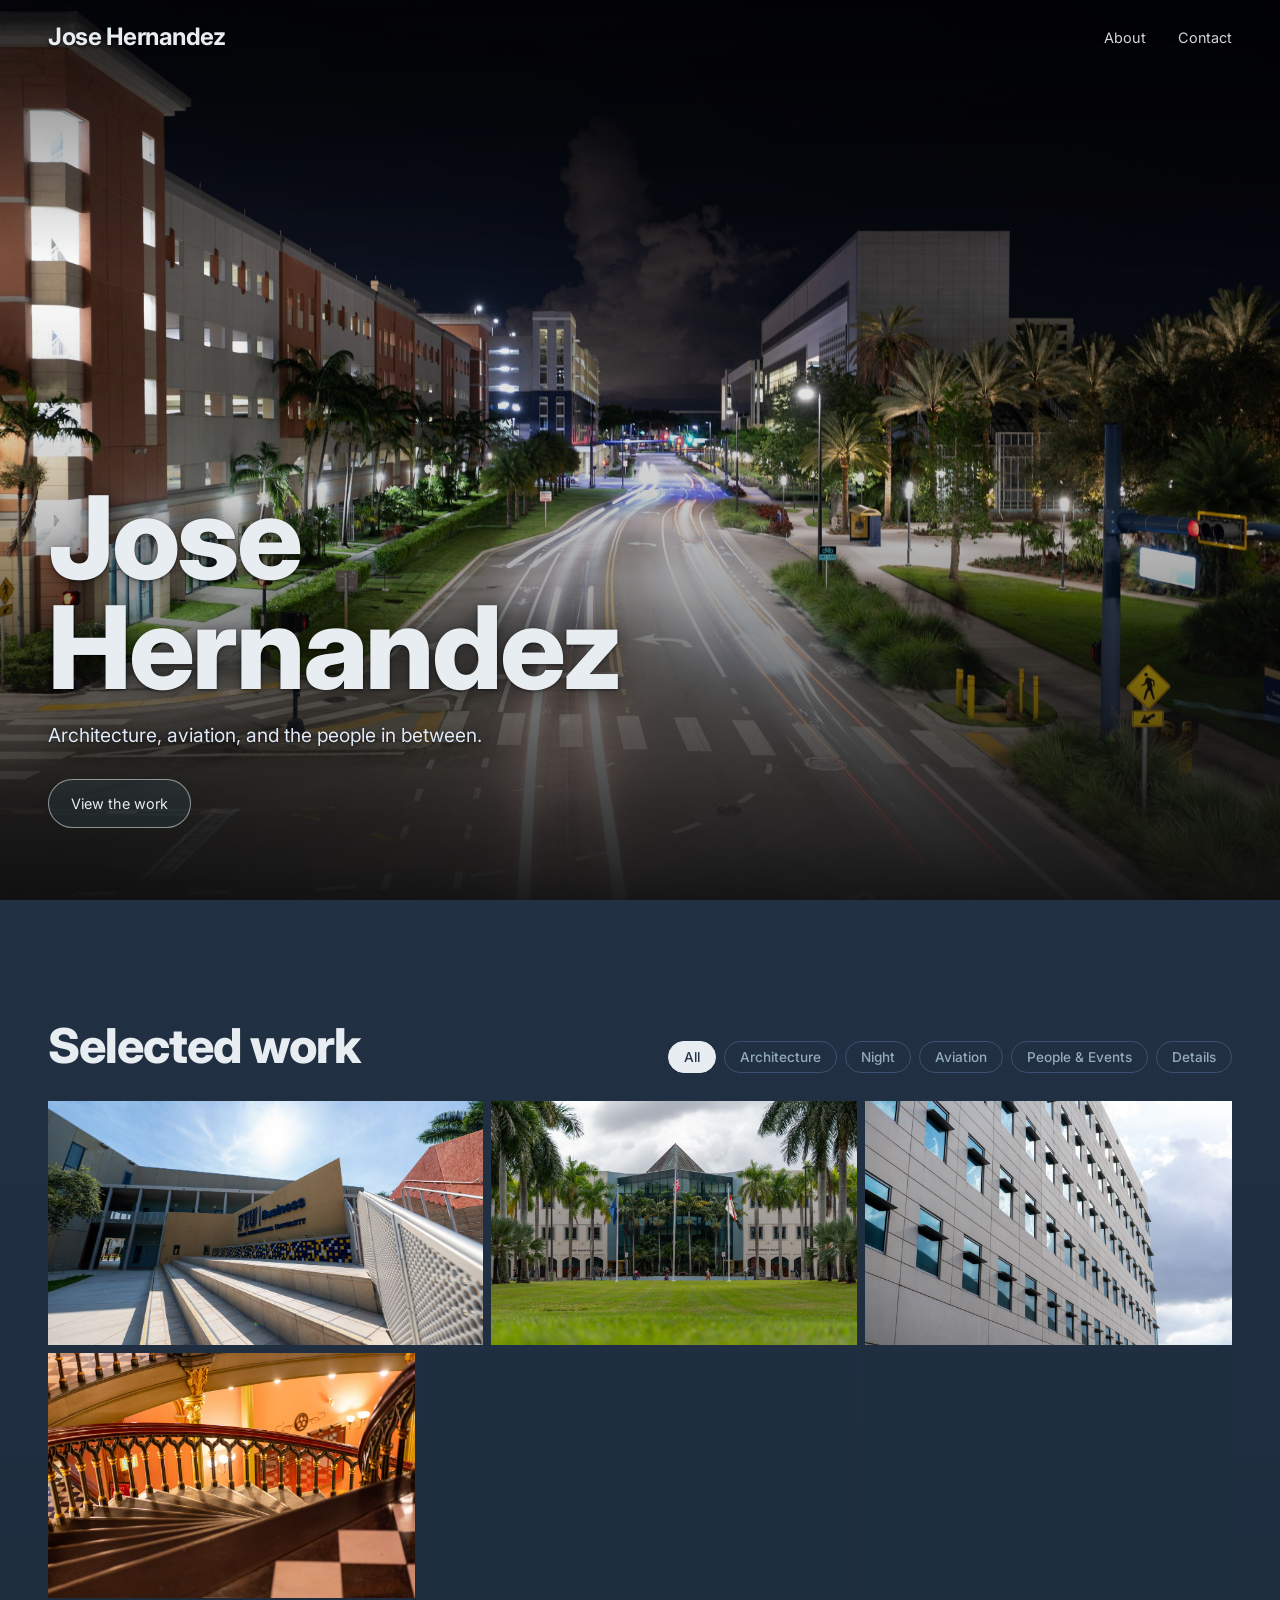
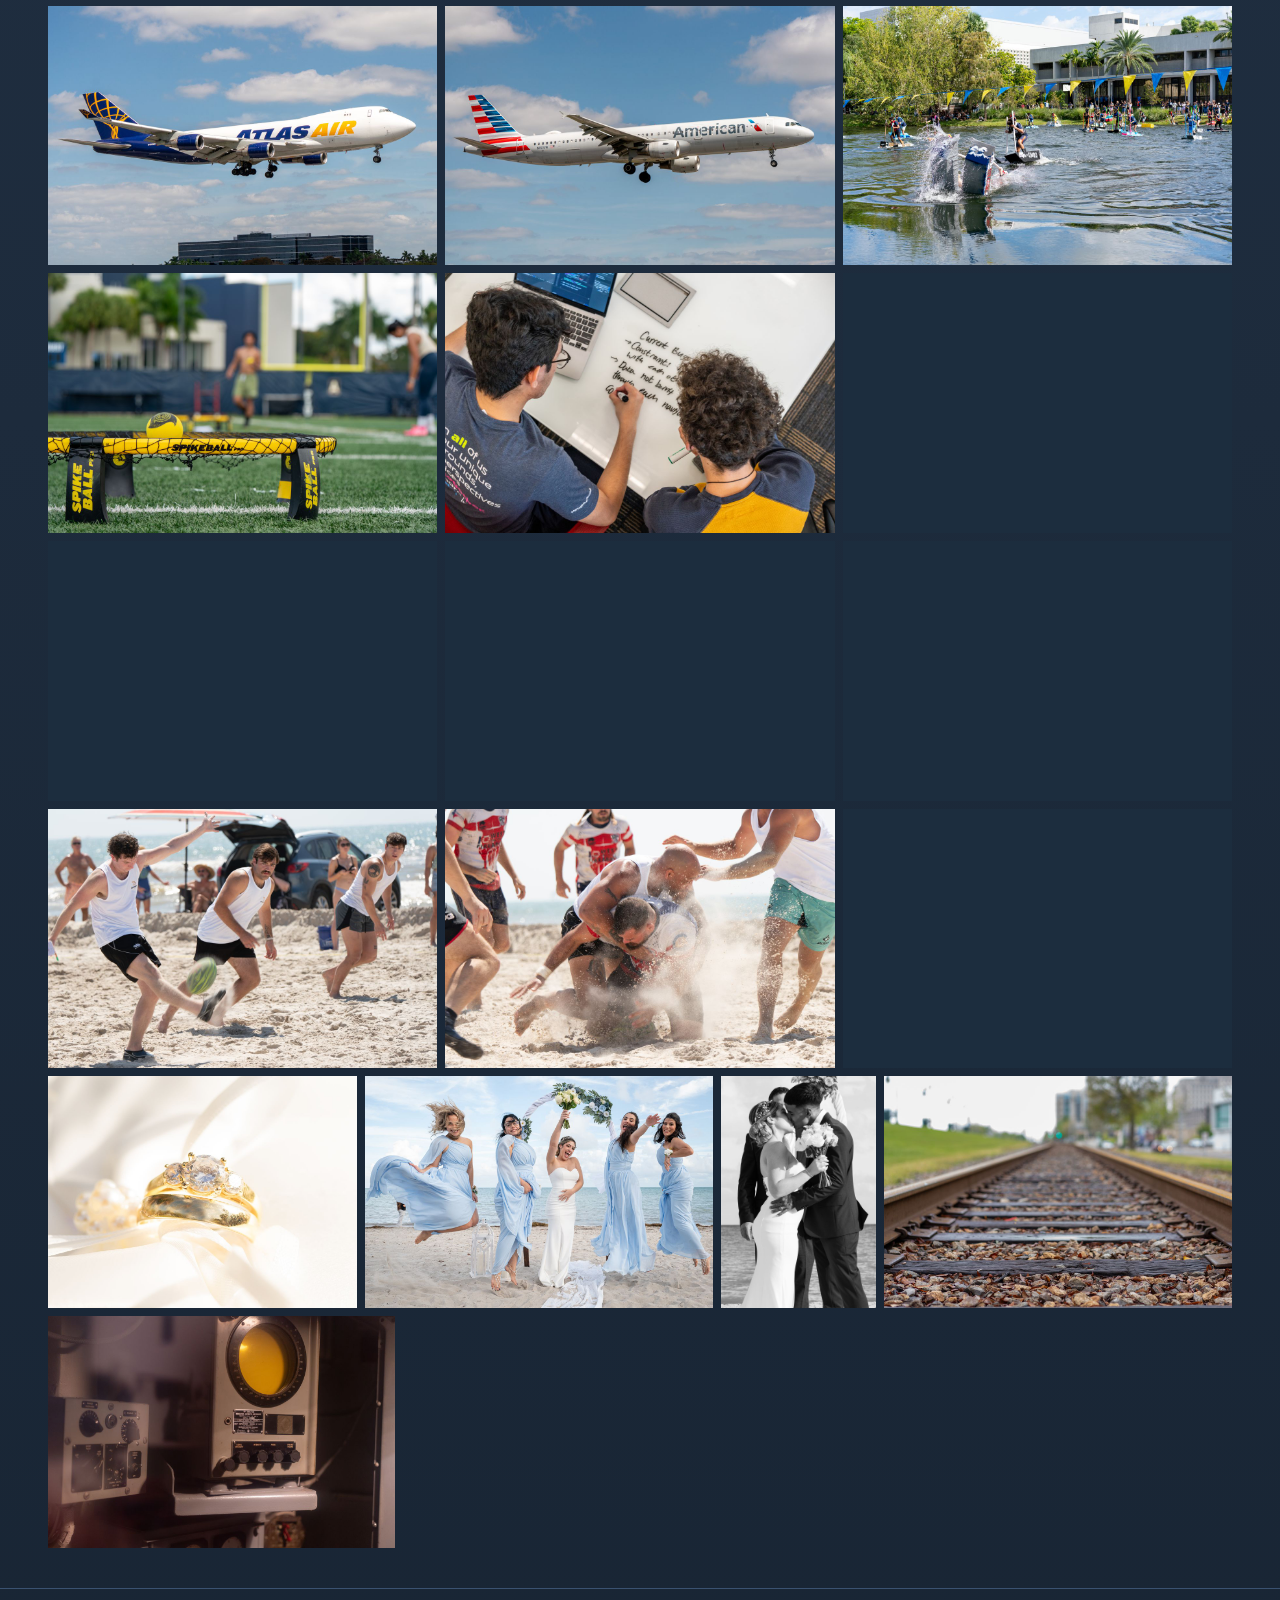
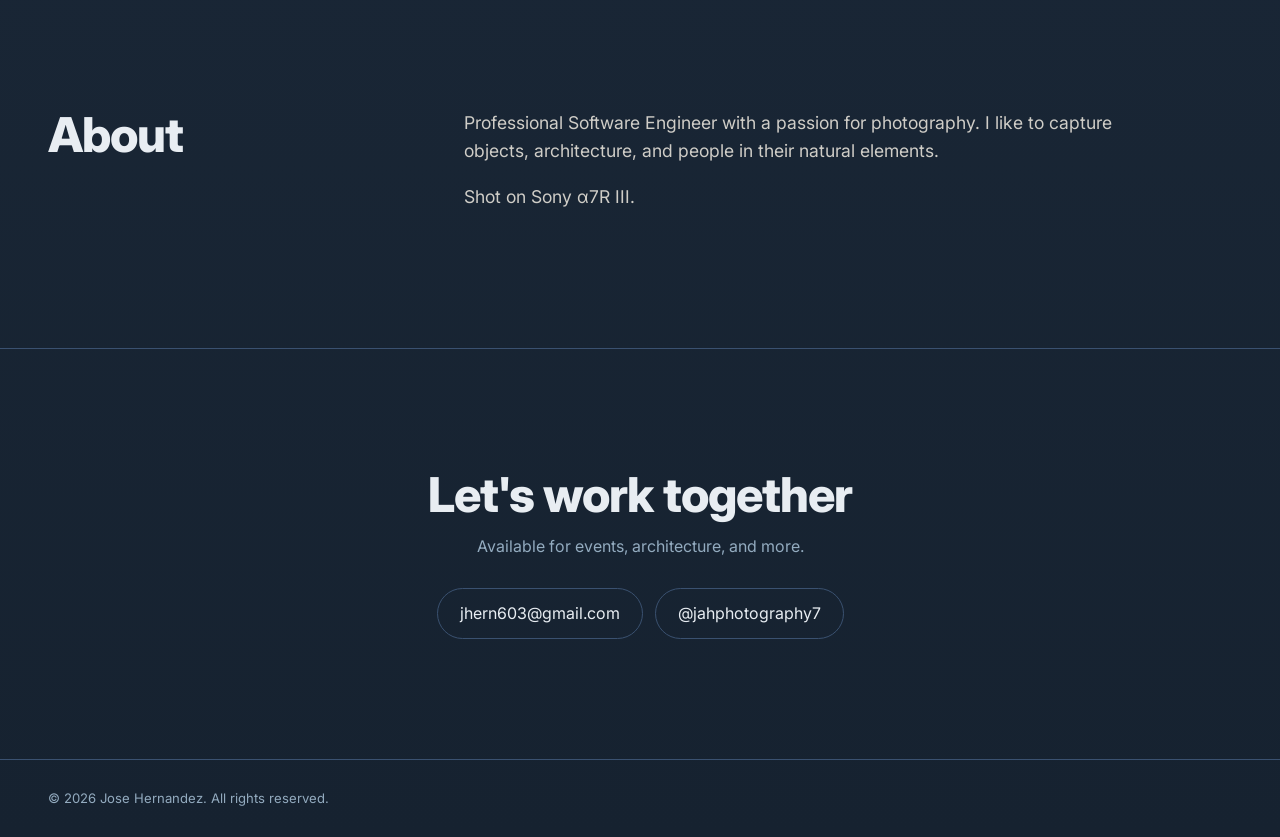
==== commit 30cba73f: "Version asset URLs so cached files can't mismatch new HTML New HTML running against a cached old app" ====
--- a/index.html
+++ b/index.html
@@ -32,7 +32,7 @@
   <link rel="preconnect" href="https://fonts.googleapis.com">
   <link rel="preconnect" href="https://fonts.gstatic.com" crossorigin>
   <link href="https://fonts.googleapis.com/css2?family=Inter:wght@400;500;600;700;800;900&display=swap" rel="stylesheet">
-  <link rel="stylesheet" href="assets/style.css">
+  <link rel="stylesheet" href="assets/style.css?v=8c003dc8bd">
 </head>
 <body>
   <a class="skip-link" href="#main-content">Skip to main content</a>
@@ -134,7 +134,7 @@
     <button class="lb-nav lb-next" data-action="next" aria-label="Next photo">&#8250;</button>
   </dialog>
 
-  <script src="photos.js"></script>
-  <script src="assets/app.js"></script>
+  <script src="photos.js?v=e43e3db528"></script>
+  <script src="assets/app.js?v=1697d8c5d6"></script>
 </body>
 </html>
